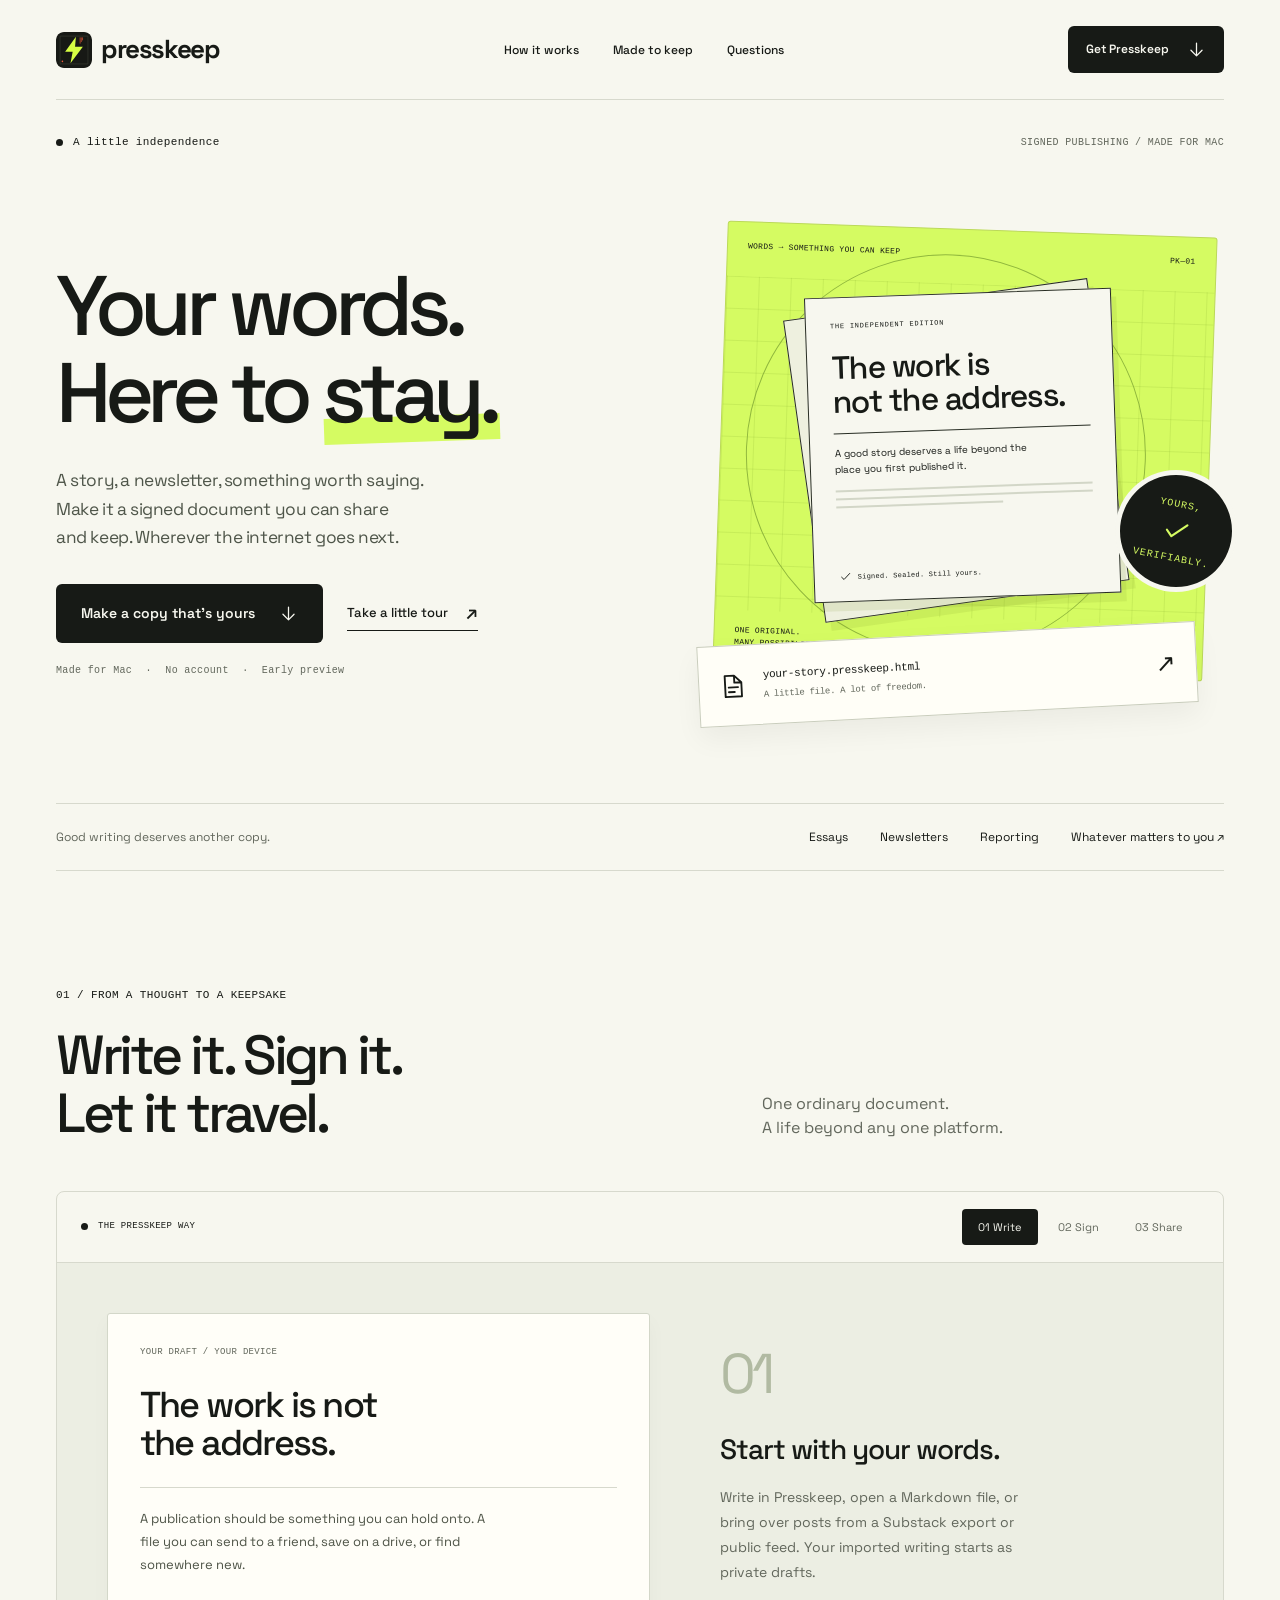
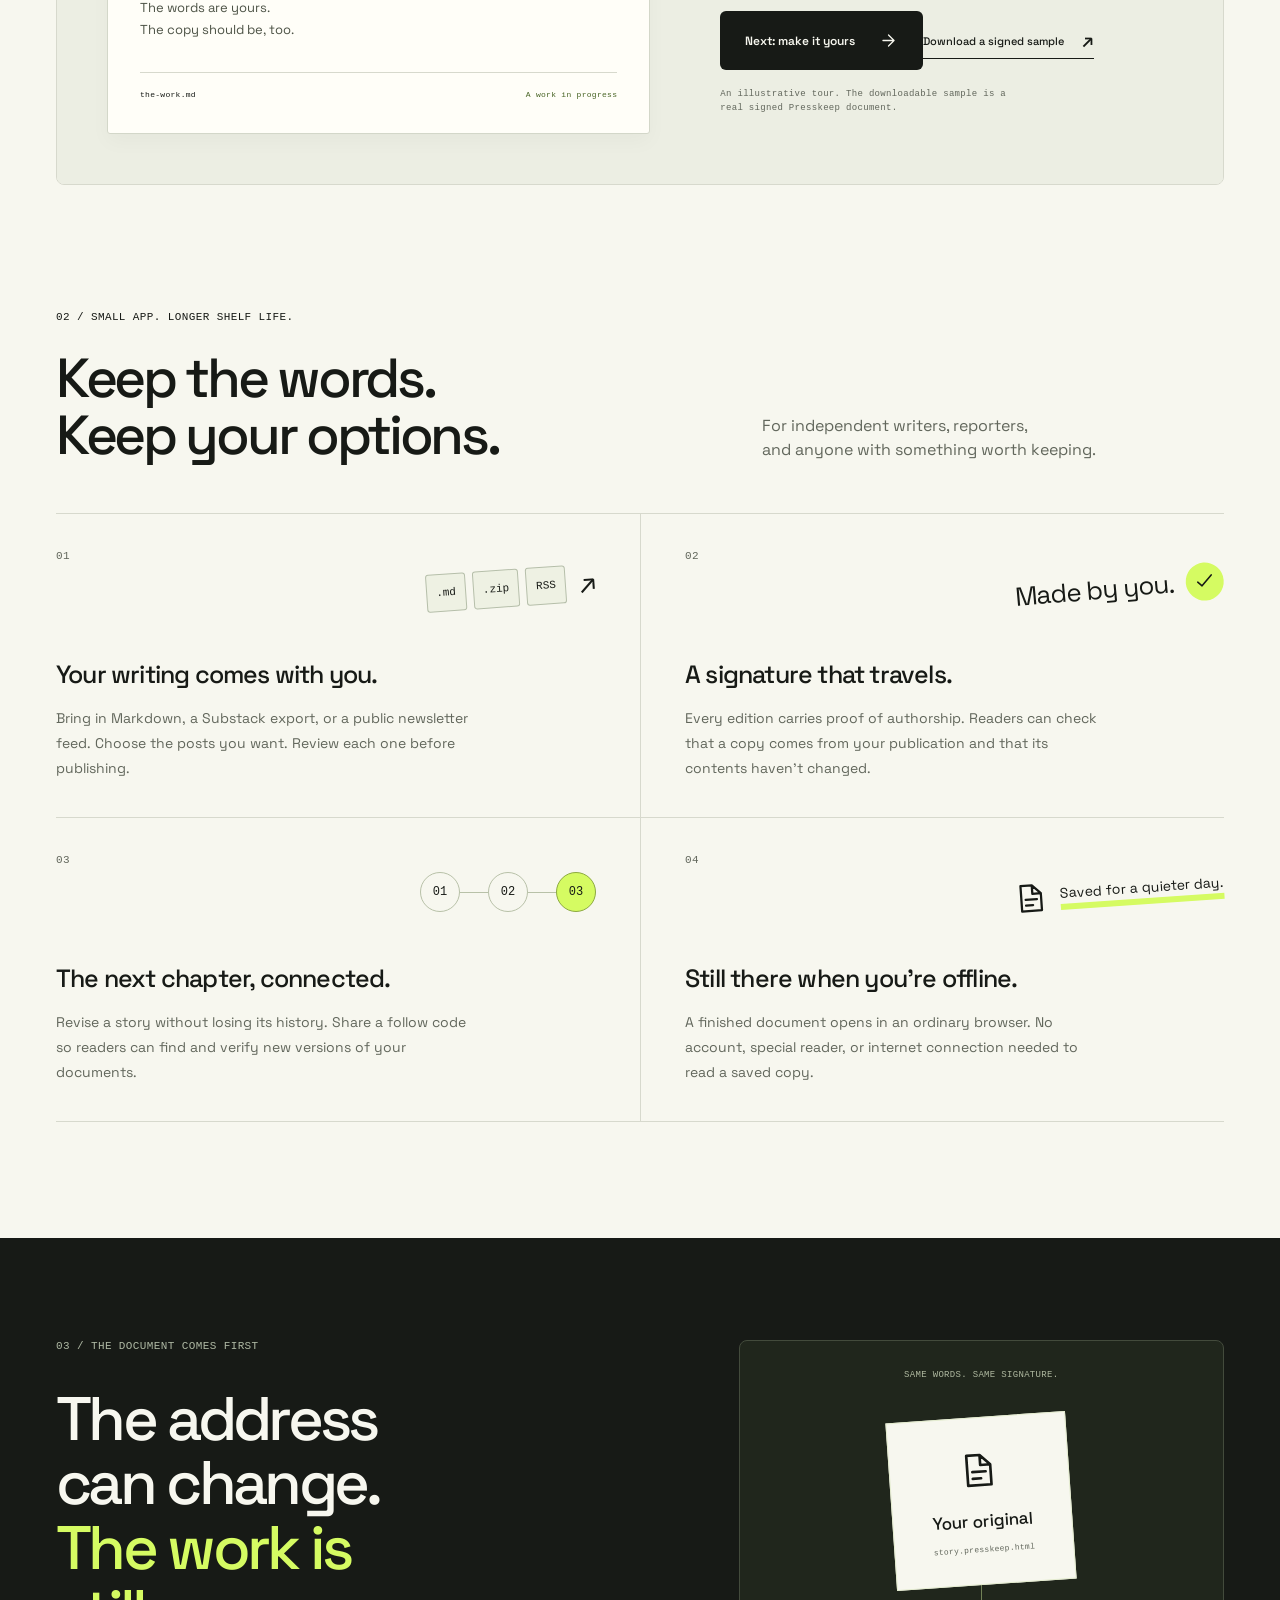
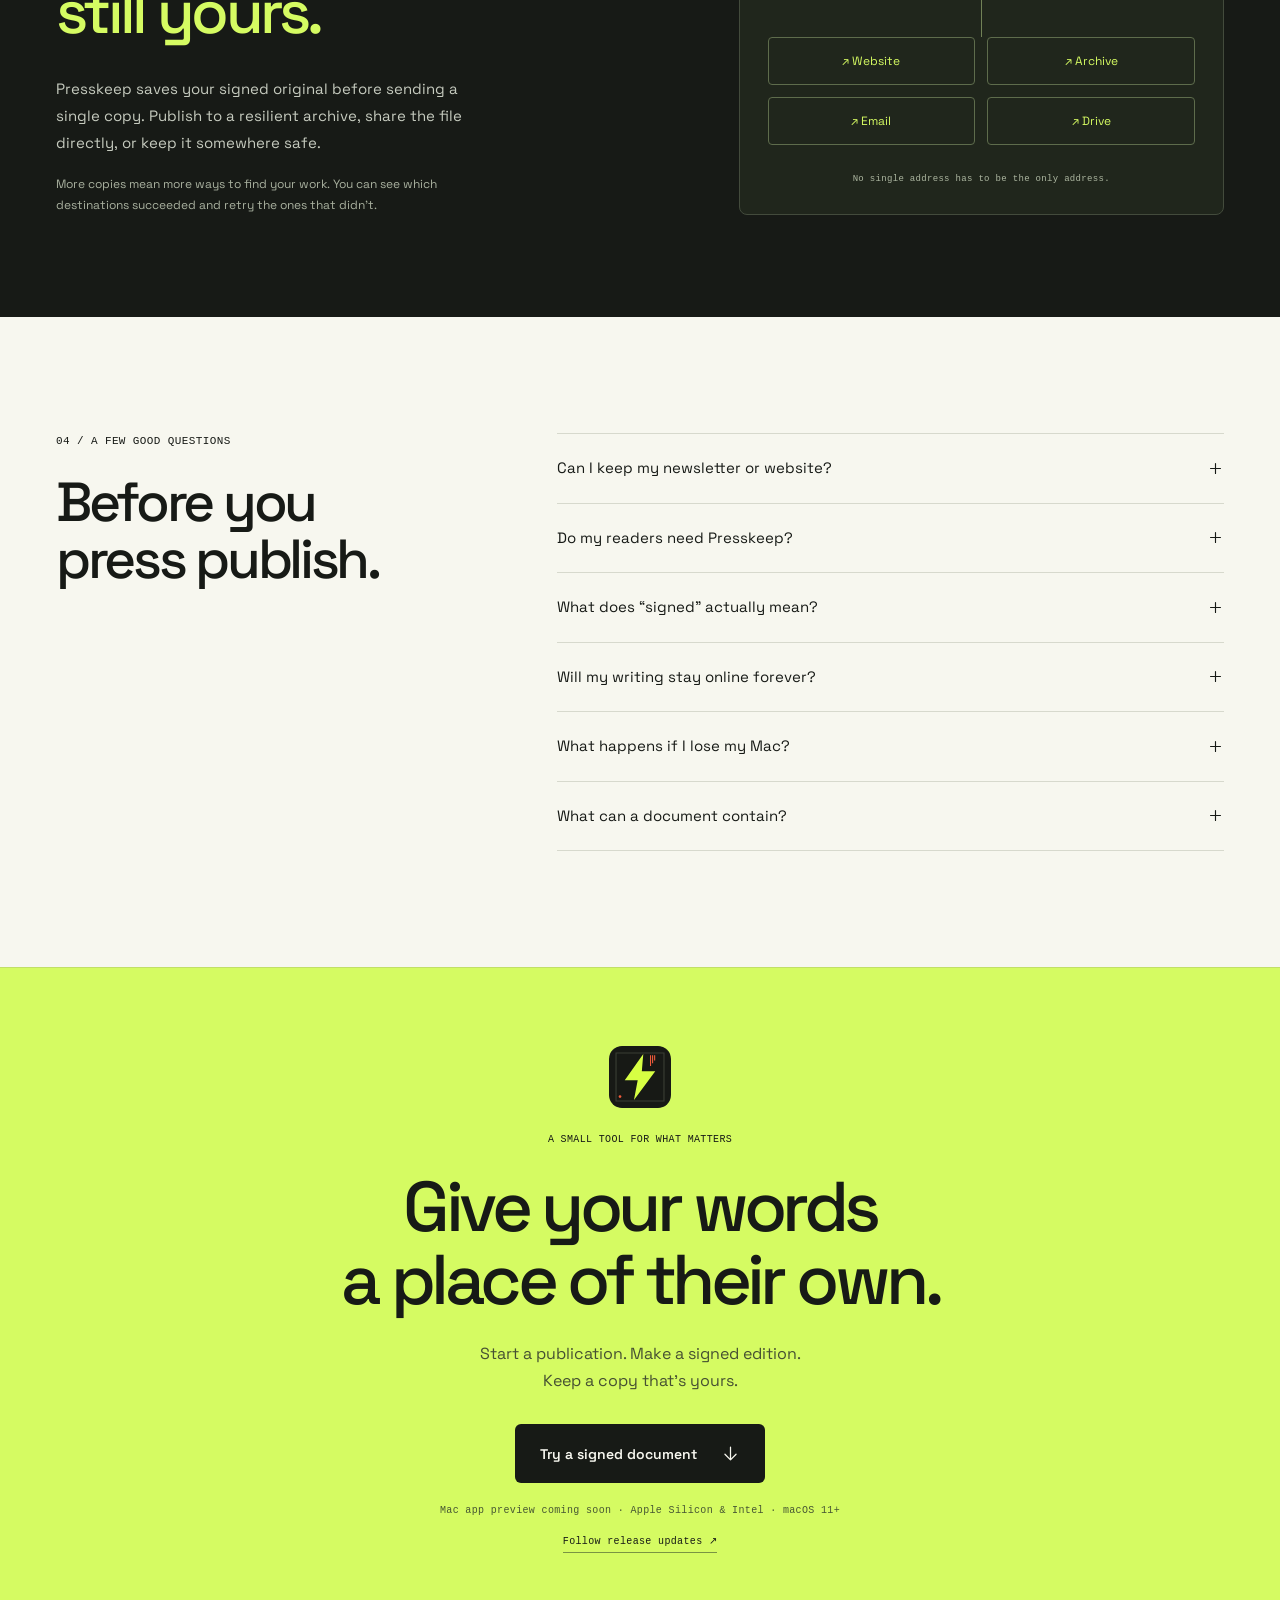
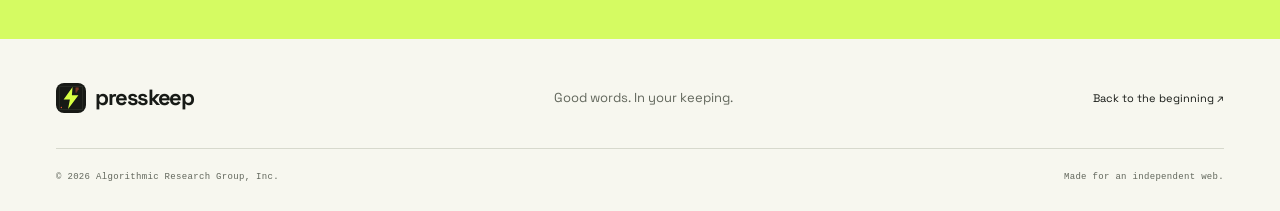
==== index.html @ 46f12a7b "Publish Presskeep website" ====
<!doctype html>
<html lang="en">
  <head>
    <meta charset="utf-8" />
    <meta name="viewport" content="width=device-width, initial-scale=1" />
    <meta name="color-scheme" content="light" />
    <meta name="theme-color" content="#f7f7ef" />
    <meta name="description" content="Your words. Here to stay. Presskeep turns your writing into signed, portable documents you can publish, share, and keep. A small publishing app for Mac." />
    <meta property="og:type" content="website" />
    <meta property="og:site_name" content="Presskeep" />
    <meta property="og:title" content="Presskeep — Your words. Here to stay." />
    <meta property="og:description" content="Write it. Sign it. Keep it yours. Independent publishing for Mac." />
    <meta property="og:url" content="https://algorithmicresearchgroup.github.io/presskeep-site/" />
    <meta property="og:image" content="https://algorithmicresearchgroup.github.io/presskeep-site/og.png" />
    <meta property="og:image:width" content="1200" />
    <meta property="og:image:height" content="630" />
    <meta name="twitter:card" content="summary_large_image" />
    <link rel="canonical" href="https://algorithmicresearchgroup.github.io/presskeep-site/" />
    <link rel="icon" type="image/svg+xml" href="./assets/presskeep-icon.svg" />
    <link rel="apple-touch-icon" href="./icon.png" />
    <link rel="preload" href="./assets/fonts/SpaceGrotesk.ttf" as="font" type="font/ttf" crossorigin />
    <link rel="stylesheet" href="./styles.css" />
    <script src="./script.js" defer></script>
    <title>Presskeep — Your words. Here to stay.</title>
  </head>
  <body>
    <a class="skip-link" href="#main">Skip to content</a>
    <svg class="icon-defs" xmlns="http://www.w3.org/2000/svg" aria-hidden="true"><defs>
      <symbol id="arrow" viewBox="0 0 24 24"><path d="M5 12h14m-7-7 7 7-7 7" /></symbol>
      <symbol id="down" viewBox="0 0 24 24"><path d="M12 4v16m-7-7 7 7 7-7" /></symbol>
      <symbol id="check" viewBox="0 0 24 24"><path d="m5 12 4 4L19 6" /></symbol>
      <symbol id="file" viewBox="0 0 24 24"><path d="M13 3H5v18h14V9Zm0 0v6h6M8 13h8M8 17h5" /></symbol>
      <symbol id="plus" viewBox="0 0 24 24"><path d="M12 5v14M5 12h14" /></symbol>
    </defs></svg>
    <header class="site-header shell" id="top">
      <a class="brand" href="#top" aria-label="Presskeep home"><img src="./assets/presskeep-icon.svg" width="36" height="36" alt="" /><span>presskeep</span></a>
      <nav aria-label="Main navigation"><a href="#how-it-works">How it works</a><a href="#features">Made to keep</a><a href="#questions">Questions</a></nav>
      <a class="button button-dark button-small" href="#downloads">Get Presskeep <svg aria-hidden="true"><use href="#down" /></svg></a>
    </header>
    <main id="main">
      <section class="hero shell" aria-labelledby="hero-title">
        <div class="hero-topline"><p class="eyebrow"><span class="status-dot"></span> A little independence</p><p class="edition">SIGNED PUBLISHING / MADE FOR MAC</p></div>
        <div class="hero-grid">
          <div class="hero-copy">
            <h1 id="hero-title">Your words.<br />Here to <span class="highlight">stay.</span></h1>
            <p class="hero-lede">A story, a newsletter, something worth saying.<br class="desktop-break" /> Make it a signed document you can share<br class="desktop-break" /> and keep. Wherever the internet goes next.</p>
            <div class="hero-actions"><a class="button button-dark" href="#downloads">Make a copy that’s yours <svg aria-hidden="true"><use href="#down" /></svg></a><a class="text-link" href="#how-it-works">Take a little tour <span aria-hidden="true">↗</span></a></div>
            <p class="microcopy">Made for Mac <span>·</span> No account <span>·</span> Early preview</p>
          </div>
          <div class="hero-art" role="img" aria-label="An article travels as a signed, portable document, with proof that it is yours.">
            <div class="print-poster" aria-hidden="true">
              <div class="poster-edge"><span>WORDS → SOMETHING YOU CAN KEEP</span><span>PK—01</span></div>
              <div class="poster-grid"></div><div class="orbit"></div><div class="paper paper-back"></div>
              <div class="paper paper-front"><span class="paper-category">THE INDEPENDENT EDITION</span><h2>The work is<br />not the address.</h2><div class="paper-rule"></div><p>A good story deserves a life beyond the place you first published it.</p><div class="paper-lines"><i></i><i></i><i></i></div><div class="paper-signature"><svg><use href="#check" /></svg><span>Signed. Sealed. Still yours.</span></div></div>
              <div class="poster-edge poster-bottom"><span>ONE ORIGINAL.<br />MANY POSSIBILITIES.</span><span class="poster-plus">+</span></div>
            </div>
            <div class="ownership-seal" aria-hidden="true"><span>YOURS,</span><svg><use href="#check" /></svg><span>VERIFIABLY.</span></div>
            <div class="file-slip" aria-hidden="true"><svg><use href="#file" /></svg><span>your-story.presskeep.html<small>A little file. A lot of freedom.</small></span><span class="slip-arrow">↗</span></div>
          </div>
        </div>
        <div class="hero-bottom"><p>Good writing deserves another copy.</p><div><span>Essays</span><span>Newsletters</span><span>Reporting</span><span>Whatever matters to you ↗</span></div></div>
      </section>
      <section class="section shell" id="how-it-works" aria-labelledby="tour-title">
        <div class="section-intro"><p class="eyebrow">01 / FROM A THOUGHT TO A KEEPSAKE</p><h2 id="tour-title">Write it. Sign it.<br />Let it travel.</h2><p>One ordinary document.<br />A life beyond any one platform.</p></div>
        <div class="tour-panel">
          <div class="tour-toolbar"><span class="eyebrow"><span class="status-dot"></span> THE PRESSKEEP WAY</span><div class="tour-tabs" role="tablist" aria-label="Publishing walkthrough"><button id="tab-write" role="tab" aria-selected="true" aria-controls="tour-stage" data-step="0">01 Write</button><button id="tab-sign" role="tab" aria-selected="false" aria-controls="tour-stage" data-step="1" tabindex="-1">02 Sign</button><button id="tab-share" role="tab" aria-selected="false" aria-controls="tour-stage" data-step="2" tabindex="-1">03 Share</button></div></div>
          <div class="tour-stage" id="tour-stage" role="tabpanel" aria-labelledby="tab-write" tabindex="0" data-stage="0">
            <div class="tour-document"><p class="document-caption" id="tour-caption">YOUR DRAFT / YOUR DEVICE</p><h3>The work is not<br />the address.</h3><p class="document-prose">A publication should be something you can hold onto. A file you can send to a friend, save on a drive, or find somewhere new.</p><p class="document-prose">The words are yours.<br />The copy should be, too.</p><div class="document-bottom"><span id="tour-file">the-work.md</span><span id="tour-badge">A work in progress</span></div></div>
            <div class="tour-explanation"><span class="tour-number" id="tour-number" aria-hidden="true">01</span><h3 id="tour-heading">Start with your words.</h3><p id="tour-copy">Write in Presskeep, open a Markdown file, or bring over posts from a Substack export or public feed. Your imported writing starts as private drafts.</p><button class="button button-dark" id="tour-next">Next: make it yours <svg aria-hidden="true"><use href="#arrow" /></svg></button><a class="text-link sample-link" href="./samples/the-work.presskeep.html" download>Download a signed sample <span aria-hidden="true">↗</span></a><p class="demo-note">An illustrative tour. The downloadable sample is a real signed Presskeep document.</p></div>
          </div>
        </div>
      </section>
      <section class="section shell features-section" id="features" aria-labelledby="features-title">
        <div class="section-intro"><p class="eyebrow">02 / SMALL APP. LONGER SHELF LIFE.</p><h2 id="features-title">Keep the words.<br />Keep your options.</h2><p>For independent writers, reporters,<br />and anyone with something worth keeping.</p></div>
        <div class="feature-grid">
          <article class="feature"><div class="feature-top"><span class="feature-number">01</span><div class="import-art" aria-hidden="true"><span>.md</span><span>.zip</span><span>RSS</span><b>↗</b></div></div><h3>Your writing comes with you.</h3><p>Bring in Markdown, a Substack export, or a public newsletter feed. Choose the posts you want. Review each one before publishing.</p></article>
          <article class="feature"><div class="feature-top"><span class="feature-number">02</span><div class="signature-art" aria-hidden="true"><span>Made by you.</span><svg><use href="#check" /></svg></div></div><h3>A signature that travels.</h3><p>Every edition carries proof of authorship. Readers can check that a copy comes from your publication and that its contents haven’t changed.</p></article>
          <article class="feature"><div class="feature-top"><span class="feature-number">03</span><div class="version-art" aria-hidden="true"><span>01</span><i></i><span>02</span><i></i><span>03</span></div></div><h3>The next chapter, connected.</h3><p>Revise a story without losing its history. Share a follow code so readers can find and verify new versions of your documents.</p></article>
          <article class="feature"><div class="feature-top"><span class="feature-number">04</span><div class="offline-art" aria-hidden="true"><svg><use href="#file" /></svg><span>Saved for a quieter day.</span></div></div><h3>Still there when you’re offline.</h3><p>A finished document opens in an ordinary browser. No account, special reader, or internet connection needed to read a saved copy.</p></article>
        </div>
      </section>
      <section class="independence" aria-labelledby="independence-title"><div class="shell independence-grid"><div><p class="eyebrow">03 / THE DOCUMENT COMES FIRST</p><h2 id="independence-title">The address<br />can change.<br /><span>The work is<br />still yours.</span></h2><p>Presskeep saves your signed original before sending a single copy. Publish to a resilient archive, share the file directly, or keep it somewhere safe.</p><p class="independence-note">More copies mean more ways to find your work. You can see which destinations succeeded and retry the ones that didn’t.</p></div><div class="copy-map" aria-label="One signed original can be copied to a website, an archive, an email, or a drive."><div class="map-caption">SAME WORDS. SAME SIGNATURE.</div><div class="map-original"><svg aria-hidden="true"><use href="#file" /></svg><strong>Your original</strong><small>story.presskeep.html</small></div><div class="map-path" aria-hidden="true"></div><div class="map-copies"><span>↗ Website</span><span>↗ Archive</span><span>↗ Email</span><span>↗ Drive</span></div><p>No single address has to be the only address.</p></div></div></section>
      <section class="section shell questions" id="questions" aria-labelledby="questions-title"><div class="section-intro"><p class="eyebrow">04 / A FEW GOOD QUESTIONS</p><h2 id="questions-title">Before you<br />press publish.</h2></div><div class="question-list">
        <details><summary>Can I keep my newsletter or website?<svg aria-hidden="true"><use href="#plus" /></svg></summary><p>Yes. Keep publishing wherever your readers are. Presskeep gives your work an independent, signed edition that you can keep and distribute alongside it.</p></details>
        <details><summary>Do my readers need Presskeep?<svg aria-hidden="true"><use href="#plus" /></svg></summary><p>They can read a saved .presskeep.html document in an ordinary browser. Presskeep adds signature verification, follow codes, update discovery, and an offline reading library.</p></details>
        <details><summary>What does “signed” actually mean?<svg aria-hidden="true"><use href="#plus" /></svg></summary><p>A signature lets readers check that an edition came from the same publication and hasn’t been changed. It doesn’t encrypt the writing or prove that its claims are true. Readers should get your first follow code through a channel they already trust.</p></details>
        <details><summary>Will my writing stay online forever?<svg aria-hidden="true"><use href="#plus" /></svg></summary><p>No tool can promise that. Presskeep helps you make independent copies and keep a complete original. Availability still depends on someone keeping and sharing those copies. Your saved files remain readable offline.</p></details>
        <details><summary>What happens if I lose my Mac?<svg aria-hidden="true"><use href="#plus" /></svg></summary><p>Presskeep can export an encrypted recovery file for your publication. Keep it somewhere separate from your Mac, and keep its passphrase safe. You’ll need it to restore your ability to publish as the same publication.</p></details>
        <details><summary>What can a document contain?<svg aria-hidden="true"><use href="#plus" /></svg></summary><p>Headings, paragraphs, lists, quotes, emphasis, links, code blocks, and embedded PNG or JPEG images. Finished documents contain no scripts, trackers, or automatically loaded remote resources. Presskeep deliberately keeps them simple and portable.</p></details>
      </div></section>
      <section class="download-section" id="downloads" aria-labelledby="download-title"><div class="shell download-inner"><img src="./assets/presskeep-icon.svg" width="62" height="62" alt="" /><p class="eyebrow">A SMALL TOOL FOR WHAT MATTERS</p><h2 id="download-title">Give your words<br />a place of their own.</h2><p>Start a publication. Make a signed edition.<br />Keep a copy that’s yours.</p><div class="download-actions" id="download-actions"><a class="button button-dark" href="./samples/the-work.presskeep.html" download id="download-mac">Try a signed document <svg aria-hidden="true"><use href="#down" /></svg></a></div><p class="download-note" id="download-note">Mac app preview coming soon · Apple Silicon &amp; Intel · macOS 11+</p><a class="release-link" href="https://github.com/AlgorithmicResearchGroup/presskeep-site/releases" id="release-link">Follow release updates <span aria-hidden="true">↗</span></a></div></section>
    </main>
    <footer class="shell"><div class="footer-main"><a class="brand" href="#top"><img src="./assets/presskeep-icon.svg" width="30" height="30" alt="" /><span>presskeep</span></a><p>Good words. In your keeping.</p><a href="#how-it-works">Back to the beginning ↗</a></div><div class="footer-bottom"><span>© <span id="year">2026</span> Algorithmic Research Group, Inc.</span><span>Made for an independent web.</span></div></footer>
  </body>
</html>
---- styles.css ----
@font-face {
  font-family: "Space Grotesk";
  src: url("./assets/fonts/SpaceGrotesk.ttf") format("truetype");
  font-weight: 300 700;
  font-style: normal;
  font-display: swap;
}
:root {
  --paper: #f7f7ef;
  --ink: #171a16;
  --muted: #62675c;
  --lime: #d5fb62;
  --line: #d7d9cd;
  --mono: "SFMono-Regular", Consolas, monospace;
  color-scheme: light;
  font-family: "Space Grotesk", "Helvetica Neue", Arial, sans-serif;
  font-synthesis: none;
  text-rendering: optimizeLegibility;
}
* { box-sizing: border-box; }
html { scroll-behavior: smooth; scroll-padding-top: 28px; }
body { margin: 0; background: var(--paper); color: var(--ink); font-size: 16px; line-height: 1.5; min-width: 320px; -webkit-font-smoothing: antialiased; }
h1, h2, h3, p { margin: 0; }
a { color: inherit; text-decoration: none; }
button { font: inherit; cursor: pointer; }
button, a, summary { -webkit-tap-highlight-color: transparent; }
img { display: block; max-width: 100%; }
svg { width: 22px; height: 22px; fill: none; stroke: currentColor; stroke-width: 1.6; stroke-linecap: round; stroke-linejoin: round; flex-shrink: 0; }
a:focus-visible, button:focus-visible, summary:focus-visible, [tabindex="0"]:focus-visible { outline: 3px solid #477024; outline-offset: 5px; }
.shell { width: min(1280px, calc(100% - 112px)); margin-inline: auto; }
.icon-defs { position: absolute; width: 0; height: 0; overflow: hidden; }
.skip-link { position: fixed; z-index: 100; top: 12px; left: 12px; transform: translateY(-180%); padding: 12px 18px; background: var(--lime); border: 1px solid var(--ink); }
.skip-link:focus { transform: none; }
.eyebrow, .edition, .microcopy, .poster-edge, .file-slip, .paper-category, .paper-signature, .document-caption, .document-bottom, .demo-note, .feature-number, .map-caption, .map-original small, .copy-map > p, .download-note, .release-link, .footer-bottom { font: 500 11px/1.5 var(--mono); letter-spacing: .035em; }
.eyebrow { display: flex; align-items: center; gap: 10px; }
.status-dot { width: 7px; height: 7px; background: currentColor; border-radius: 50%; flex-shrink: 0; }
.button { display: inline-flex; align-items: center; justify-content: center; gap: 24px; padding: 19px 24px; border: 1px solid transparent; border-radius: 6px; font-size: 14px; font-weight: 600; line-height: 1.2; min-height: 58px; transition: background .18s, transform .18s; }
.button:hover { transform: translateY(-2px); }
.button-dark { background: var(--ink); color: var(--paper); }
.button-dark:hover { background: #343c2d; }
.button-small { font-size: 12px; padding: 13px 17px; min-height: 44px; gap: 18px; }
.button-outline { border-color: var(--ink); }
.button-outline:hover { background: #e5f7b4; }
.button svg { width: 19px; height: 19px; }
.text-link { display: inline-flex; align-items: center; gap: 18px; font-size: 13px; font-weight: 500; border-bottom: 1px solid currentColor; padding: 3px 0; }
.text-link span { font-size: 19px; }
.site-header { height: 100px; display: flex; align-items: center; justify-content: space-between; border-bottom: 1px solid var(--line); }
.brand { display: inline-flex; align-items: center; gap: 9px; font-size: 26px; font-weight: 700; letter-spacing: -1.4px; }
.brand img { border-radius: 8px; }
.site-header nav { display: flex; gap: 34px; font-size: 12px; font-weight: 500; }
.site-header nav a:hover { text-decoration: underline; text-underline-offset: 5px; }
.hero { padding-top: 34px; }
.hero-topline { display: flex; align-items: center; justify-content: space-between; }
.edition { color: var(--muted); font-size: 10px; }
.hero-grid { display: grid; grid-template-columns: 1.18fr 1fr; align-items: center; gap: 48px; min-height: 652px; padding-block: 60px 72px; }
.hero h1 { font-size: clamp(66px, 6.6vw, 96px); letter-spacing: -.075em; font-weight: 500; line-height: 1.025; }
.highlight { position: relative; z-index: 0; white-space: nowrap; }
.highlight::after { content: ""; position: absolute; z-index: -1; left: 2px; right: -5px; bottom: 5px; height: 24%; background: var(--lime); transform: rotate(-2deg); }
.hero-lede { margin-top: 30px; font-size: clamp(16px, 1.35vw, 19px); line-height: 1.65; color: #4e5549; letter-spacing: -.4px; }
.hero-actions { display: flex; align-items: center; flex-wrap: wrap; gap: 24px; margin-top: 32px; }
.microcopy { margin-top: 20px; color: var(--muted); font-size: 10px; }
.microcopy span { margin-inline: 7px; }
.hero-art { position: relative; height: 500px; padding: 8px 14px 36px 10px; }
.print-poster { position: relative; height: 444px; background: var(--lime); border: 1px solid #bbd959; border-radius: 3px; overflow: hidden; transform: rotate(2deg); }
.poster-edge { position: absolute; z-index: 3; top: 18px; left: 20px; right: 20px; display: flex; justify-content: space-between; font-size: 8px; }
.poster-bottom { top: auto; bottom: 16px; align-items: end; }
.poster-plus { font-size: 30px; line-height: 1; }
.poster-grid { position: absolute; inset: 54px 0; background-image: linear-gradient(#9bc33b40 1px, transparent 1px), linear-gradient(90deg, #9bc33b40 1px, transparent 1px); background-size: 32px 32px; }
.orbit { position: absolute; width: 400px; height: 400px; border: 1px solid #91b83d; border-radius: 50%; top: 25px; left: 25px; }
.paper { position: absolute; width: 63%; height: 305px; top: 63px; left: 18%; border: 1px solid #282d23; background: var(--paper); box-shadow: 5px 9px 0 #75912220; }
.paper-back { transform: rotate(-10deg) translate(-7px, 4px); background: #eef0df; }
.paper-front { transform: rotate(-4deg); padding: 23px 24px 17px; display: flex; flex-direction: column; }
.paper-category { font-size: 7px; letter-spacing: .11em; }
.paper h2 { font-size: clamp(23px, 2.5vw, 34px); font-weight: 500; line-height: 1.07; letter-spacing: -1.5px; margin-block: 19px 14px; }
.paper-rule { height: 1px; background: #292e25; margin-bottom: 12px; }
.paper p { font-size: 10px; max-width: 210px; line-height: 1.6; }
.paper-lines { display: grid; gap: 6px; margin-top: 12px; }
.paper-lines i { height: 2px; width: 100%; background: #d2d6c7; }
.paper-lines i:last-child { width: 65%; }
.paper-signature { display: flex; gap: 5px; align-items: center; margin-top: auto; font-size: 7px; }
.paper-signature svg { width: 14px; height: 14px; }
.ownership-seal { position: absolute; right: -8px; top: 254px; width: 112px; height: 112px; background: var(--ink); color: var(--lime); border-radius: 50%; display: flex; flex-direction: column; align-items: center; justify-content: center; transform: rotate(11deg); box-shadow: 0 0 0 5px var(--paper); font: 500 10px/1.5 var(--mono); letter-spacing: 1px; }
.ownership-seal svg { width: 33px; height: 33px; margin: 3px; }
.file-slip { position: absolute; bottom: 6px; left: -12px; right: 27px; display: flex; align-items: center; gap: 16px; background: #fffef7; border: 1px solid #c9cdbd; padding: 22px 20px; transform: rotate(-3deg); box-shadow: 0 12px 28px #171a160d; letter-spacing: -.3px; }
.file-slip > svg { width: 28px; height: 32px; }
.file-slip small { display: block; color: var(--muted); margin-top: 5px; font-size: 9px; }
.slip-arrow { margin-left: auto; font: 24px/1 sans-serif; }
.hero-bottom { display: flex; justify-content: space-between; gap: 30px; border-top: 1px solid var(--line); border-bottom: 1px solid var(--line); padding: 24px 0; font-size: 12px; }
.hero-bottom > p { color: var(--muted); }
.hero-bottom > div { display: flex; gap: 32px; }
.section { padding-block: 116px; }
.section-intro { display: grid; grid-template-columns: 1.4fr 1fr; align-items: end; column-gap: 60px; margin-bottom: 48px; }
.section-intro .eyebrow { grid-column: 1 / -1; margin-bottom: 24px; }
.section-intro h2 { font-size: clamp(40px, 4.3vw, 62px); line-height: 1.05; font-weight: 500; letter-spacing: -.06em; }
.section-intro > p:last-child:not(.eyebrow) { color: var(--muted); font-size: 16px; padding-bottom: 3px; }
.tour-panel { border: 1px solid var(--line); border-radius: 8px; overflow: hidden; }
.tour-toolbar { display: flex; justify-content: space-between; align-items: center; gap: 20px; padding: 17px 24px; border-bottom: 1px solid var(--line); }
.tour-toolbar > .eyebrow { font-size: 9px; }
.tour-tabs { display: flex; gap: 4px; }
.tour-tabs button { padding: 10px 16px; border: 0; background: transparent; border-radius: 4px; font-size: 11px; color: var(--muted); }
.tour-tabs button[aria-selected="true"] { background: var(--ink); color: var(--paper); }
.tour-stage { display: grid; grid-template-columns: 1.2fr 1fr; padding: 50px; gap: 70px; background: #eceee3; }
.tour-document { background: #fffef8; border: 1px solid #d3d7c9; padding: 32px; border-radius: 3px; box-shadow: 0 8px 20px #272c1d08; }
.document-caption { color: var(--muted); font-size: 9px; margin-bottom: 26px; }
.tour-document h3 { font-size: 36px; letter-spacing: -1.8px; font-weight: 500; line-height: 1.08; padding-bottom: 24px; border-bottom: 1px solid var(--line); }
.document-prose { font-size: 13px; margin-top: 20px; line-height: 1.75; max-width: 350px; color: #4d5346; }
.document-bottom { display: flex; justify-content: space-between; flex-wrap: wrap; gap: 9px; font-size: 8px; margin-top: 30px; padding-top: 16px; border-top: 1px solid var(--line); }
#tour-badge { color: #486425; }
.tour-explanation { align-self: center; }
.tour-number { font-size: 56px; font-weight: 400; color: #b1baa2; letter-spacing: -4px; }
.tour-explanation h3 { margin-top: 12px; font-size: 28px; font-weight: 500; letter-spacing: -1px; }
.tour-explanation > p:not(.demo-note) { color: var(--muted); margin-top: 15px; font-size: 14px; line-height: 1.8; max-width: 330px; }
.tour-explanation .button { margin-top: 26px; min-height: 50px; font-size: 12px; }
.sample-link { margin-top: 20px; font-size: 11px; }
.demo-note { color: var(--muted); font-size: 9px; margin-top: 18px; max-width: 300px; }
[data-stage="1"] .tour-document { border-color: #9aa878; }
[data-stage="2"] .tour-document { box-shadow: 8px 8px 0 #d5ddc6, 16px 16px 0 #e0e5d7; }
.features-section { padding-top: 8px; }
.feature-grid { display: grid; grid-template-columns: repeat(2, 1fr); border-top: 1px solid var(--line); }
.feature { padding: 34px 44px 36px 0; border-bottom: 1px solid var(--line); }
.feature:nth-child(even) { border-left: 1px solid var(--line); padding-left: 44px; padding-right: 0; }
.feature-top { display: flex; align-items: center; justify-content: space-between; gap: 24px; min-height: 80px; margin-bottom: 28px; }
.feature-number { color: var(--muted); align-self: start; }
.feature h3 { font-size: 25px; font-weight: 500; letter-spacing: -.8px; margin-bottom: 12px; }
.feature > p { max-width: 420px; font-size: 14px; color: var(--muted); line-height: 1.8; }
.import-art { display: flex; gap: 7px; align-items: center; transform: rotate(-4deg); }
.import-art span { padding: 12px 9px; border: 1px solid #b6bfaa; background: #eef1e3; border-radius: 3px; font: 11px var(--mono); }
.import-art b { font-size: 28px; font-weight: 400; margin-left: 6px; }
.signature-art { display: flex; align-items: center; gap: 12px; font-size: 26px; letter-spacing: -1px; transform: rotate(-5deg); }
.signature-art svg { background: var(--lime); border-radius: 50%; padding: 7px; width: 38px; height: 38px; }
.version-art { display: flex; align-items: center; }
.version-art span { display: grid; place-items: center; width: 40px; height: 40px; border: 1px solid #b8c1a8; border-radius: 50%; font: 12px var(--mono); }
.version-art span:last-child { background: var(--lime); border-color: #8ca940; }
.version-art i { width: 28px; border-top: 1px solid #b8c1a8; }
.offline-art { display: flex; align-items: center; gap: 12px; transform: rotate(-4deg); }
.offline-art svg { width: 34px; height: 42px; }
.offline-art span { font-size: 14px; border-bottom: 6px solid var(--lime); }
.independence { color: var(--paper); background: var(--ink); padding-block: 100px; }
.independence-grid { display: grid; grid-template-columns: 1.2fr 1fr; gap: 100px; align-items: center; }
.independence .eyebrow { color: #aeb8a3; margin-bottom: 32px; }
.independence h2 { font-size: clamp(44px, 4.8vw, 66px); font-weight: 500; line-height: 1.05; letter-spacing: -.06em; }
.independence h2 span { color: var(--lime); }
.independence h2 + p { margin-top: 30px; max-width: 430px; color: #c6cbbf; font-size: 15px; line-height: 1.8; }
.independence-note { margin-top: 18px; max-width: 420px; color: #a9b19f; font-size: 12px; line-height: 1.8; }
.copy-map { text-align: center; padding: 28px; border: 1px solid #434b3c; border-radius: 8px; background: #20261c; }
.map-caption { color: #aeb89f; font-size: 9px; margin-bottom: 35px; }
.map-original { display: flex; flex-direction: column; align-items: center; width: 180px; margin-inline: auto; padding: 28px 15px; border: 1px solid #e4eccf; background: var(--paper); color: var(--ink); transform: rotate(-4deg); }
.map-original svg { width: 40px; height: 48px; margin-bottom: 15px; }
.map-original strong { font-size: 17px; font-weight: 500; }
.map-original small { margin-top: 9px; font-size: 8px; color: var(--muted); }
.map-path { height: 52px; width: 1px; margin-inline: auto; background: #718156; }
.map-copies { display: grid; grid-template-columns: 1fr 1fr; gap: 12px; }
.map-copies span { border: 1px solid #5e6c4c; padding: 14px 10px; border-radius: 4px; color: var(--lime); font-size: 12px; }
.copy-map > p { color: #acb6a0; font-size: 9px; margin-top: 28px; }
.questions { display: grid; grid-template-columns: .8fr 1.3fr; gap: 90px; }
.questions .section-intro { display: block; align-self: start; margin: 0; }
.question-list { border-top: 1px solid var(--line); }
.question-list details { border-bottom: 1px solid var(--line); }
.question-list summary { display: flex; align-items: center; justify-content: space-between; gap: 20px; padding: 23px 0; font-size: 15px; cursor: pointer; list-style: none; }
.question-list summary::-webkit-details-marker { display: none; }
.question-list summary svg { width: 17px; height: 17px; transition: transform .2s; }
.question-list details[open] summary svg { transform: rotate(45deg); }
.question-list details > p { font-size: 14px; color: var(--muted); margin: 0 30px 24px 0; line-height: 1.8; }
.download-section { background: var(--lime); border-top: 1px solid #c1df67; padding-block: 78px 86px; text-align: center; }
.download-inner > img { margin: 0 auto 24px; border-radius: 13px; }
.download-inner .eyebrow { justify-content: center; margin-bottom: 24px; font-size: 10px; }
.download-inner h2 { font-size: clamp(46px, 5.5vw, 76px); font-weight: 500; line-height: 1.03; letter-spacing: -.065em; }
.download-inner h2 + p { margin-top: 24px; color: #465032; font-size: 16px; line-height: 1.7; }
.download-actions { display: flex; justify-content: center; gap: 12px; flex-wrap: wrap; margin-top: 30px; }
.download-note { margin-top: 20px; font-size: 10px; color: #475733; }
.release-link { display: inline-block; font-size: 10px; border-bottom: 1px solid #799443; margin-top: 16px; padding-bottom: 3px; }
footer { padding-top: 42px; padding-bottom: 26px; }
.footer-main { display: flex; align-items: center; justify-content: space-between; gap: 20px; padding-bottom: 34px; }
.footer-main .brand { font-size: 22px; }
.footer-main > p { font-size: 13px; color: var(--muted); }
.footer-main > a:last-child { font-size: 11px; }
.footer-bottom { display: flex; justify-content: space-between; gap: 20px; padding-top: 22px; border-top: 1px solid var(--line); color: var(--muted); font-size: 9px; }
@media (min-width: 1500px) { .hero-grid { min-height: 720px; } }
@media (max-width: 1100px) {
  .shell { width: calc(100% - 64px); }
  .hero-grid { gap: 30px; min-height: 590px; }
  .hero h1 { font-size: 70px; }
  .hero-art { height: 450px; }
  .print-poster { height: 400px; }
  .paper { height: 280px; top: 56px; width: 69%; left: 14%; }
  .paper-front { padding: 19px; }
  .paper h2 { font-size: 27px; }
  .ownership-seal { width: 94px; height: 94px; right: -5px; top: 260px; font-size: 8px; }
  .file-slip { font-size: 9px; gap: 10px; padding: 18px 15px; }
  .hero-bottom > div { gap: 20px; }
  .hero-bottom { font-size: 11px; }
  .tour-stage { padding: 34px; gap: 36px; }
  .tour-document { padding: 25px; }
  .tour-document h3 { font-size: 31px; }
  .independence-grid { gap: 60px; }
  .questions { gap: 50px; }
}
@media (max-width: 800px) {
  .shell { width: calc(100% - 48px); }
  .site-header { height: 82px; }
  .site-header nav { display: none; }
  .hero-grid { grid-template-columns: 1fr; padding-top: 50px; gap: 45px; }
  .hero h1 { font-size: clamp(64px, 11vw, 88px); }
  .hero-art { max-width: 470px; width: 100%; margin-inline: auto; height: 490px; }
  .print-poster { height: 440px; }
  .paper { height: 310px; top: 63px; width: 63%; left: 18%; }
  .paper-front { padding: 25px; }
  .paper h2 { font-size: 33px; }
  .ownership-seal { width: 110px; height: 110px; top: 260px; }
  .hero-bottom { flex-direction: column; gap: 14px; }
  .hero-bottom > div { flex-wrap: wrap; gap: 12px 28px; }
  .section { padding-block: 76px; }
  .features-section { padding-top: 0; }
  .section-intro { gap: 24px; }
  .section-intro > p:last-child:not(.eyebrow) { font-size: 14px; }
  .tour-stage { gap: 30px; padding: 28px; grid-template-columns: 1fr 1fr; }
  .tour-document { padding: 22px; }
  .tour-document h3 { font-size: 27px; }
  .tour-explanation h3 { font-size: 25px; }
  .tour-explanation .button { padding-inline: 16px; gap: 10px; }
  .tour-toolbar { padding: 14px 20px; }
  .feature { padding-right: 25px; }
  .feature:nth-child(even) { padding-left: 25px; }
  .feature h3 { font-size: 23px; }
  .signature-art { font-size: 21px; }
  .offline-art span { font-size: 12px; }
  .independence { padding-block: 74px; }
  .independence-grid { gap: 40px; grid-template-columns: 1fr 1fr; }
  .copy-map { padding: 20px 15px; }
  .questions { grid-template-columns: 1fr; gap: 36px; }
  .questions h2 br { display: none; }
}
@media (max-width: 560px) {
  .shell { width: calc(100% - 40px); }
  .brand { font-size: 23px; }
  .brand img { width: 32px; height: 32px; }
  .site-header .button { padding: 12px; font-size: 11px; gap: 10px; }
  .hero-topline .edition { display: none; }
  .hero { padding-top: 24px; }
  .hero-grid { padding-top: 37px; padding-bottom: 40px; }
  .hero h1 { font-size: clamp(55px, 13vw, 73px); }
  .hero-lede { font-size: 16px; margin-top: 24px; }
  .desktop-break { display: none; }
  .hero-actions { gap: 22px; margin-top: 26px; }
  .hero-art { height: 437px; padding-left: 5px; padding-right: 8px; }
  .print-poster { height: 387px; }
  .poster-edge { font-size: 6px; left: 14px; right: 14px; }
  .paper { height: 276px; top: 48px; width: 68%; left: 15%; }
  .paper-front { padding: 19px; }
  .paper h2 { font-size: clamp(25px, 6.7vw, 32px); margin-block: 17px 13px; }
  .paper p { font-size: 9px; }
  .paper-signature { font-size: 6px; }
  .ownership-seal { width: 88px; height: 88px; top: 257px; right: -2px; font-size: 7px; }
  .ownership-seal svg { width: 26px; height: 26px; }
  .file-slip { left: 3px; right: 18px; bottom: 6px; font-size: 9px; padding: 16px 13px; }
  .file-slip small { font-size: 8px; }
  .file-slip > svg { width: 22px; }
  .hero-bottom > div { gap: 10px 22px; }
  .section { padding-block: 64px; }
  .section-intro { display: block; margin-bottom: 30px; }
  .section-intro .eyebrow { font-size: 9px; margin-bottom: 20px; }
  .section-intro h2 { font-size: 43px; }
  .section-intro > p:last-child:not(.eyebrow) { margin-top: 20px; }
  .tour-toolbar { flex-direction: column; gap: 14px; align-items: stretch; padding: 17px; }
  .tour-tabs { justify-content: space-between; }
  .tour-tabs button { flex: 1; padding-inline: 9px; }
  .tour-stage { grid-template-columns: 1fr; padding: 24px; gap: 25px; }
  .tour-document { padding: 24px; }
  .tour-document h3 { font-size: 31px; }
  .tour-number { font-size: 40px; }
  .tour-explanation h3 { margin-top: 3px; }
  .tour-explanation .button { display: flex; width: 100%; }
  .features-section { padding-top: 0; }
  .feature-grid { grid-template-columns: 1fr; }
  .feature, .feature:nth-child(even) { border-left: 0; padding: 27px 0 30px; }
  .feature-top { min-height: 63px; margin-bottom: 18px; }
  .signature-art { font-size: 24px; }
  .independence-grid { grid-template-columns: 1fr; gap: 40px; }
  .independence h2 { font-size: 51px; }
  .copy-map { padding: 28px; }
  .questions { padding-block: 64px; gap: 30px; }
  .questions .section-intro { margin-bottom: 0; }
  .questions h2 br { display: initial; }
  .question-list summary { font-size: 14px; }
  .question-list details > p { font-size: 13px; margin-right: 12px; }
  .download-section { padding-block: 64px; }
  .download-inner h2 { font-size: 48px; }
  .download-note { max-width: 290px; margin-inline: auto; }
  .download-actions { flex-direction: column; }
  .footer-main { flex-wrap: wrap; gap: 23px; }
  .footer-main > p { width: 100%; order: 3; }
  .footer-main > a:last-child { font-size: 10px; }
  .footer-bottom { flex-direction: column; gap: 8px; }
}
@media (prefers-reduced-motion: reduce) {
  html { scroll-behavior: auto; }
  *, *::before, *::after { transition: none !important; }
}
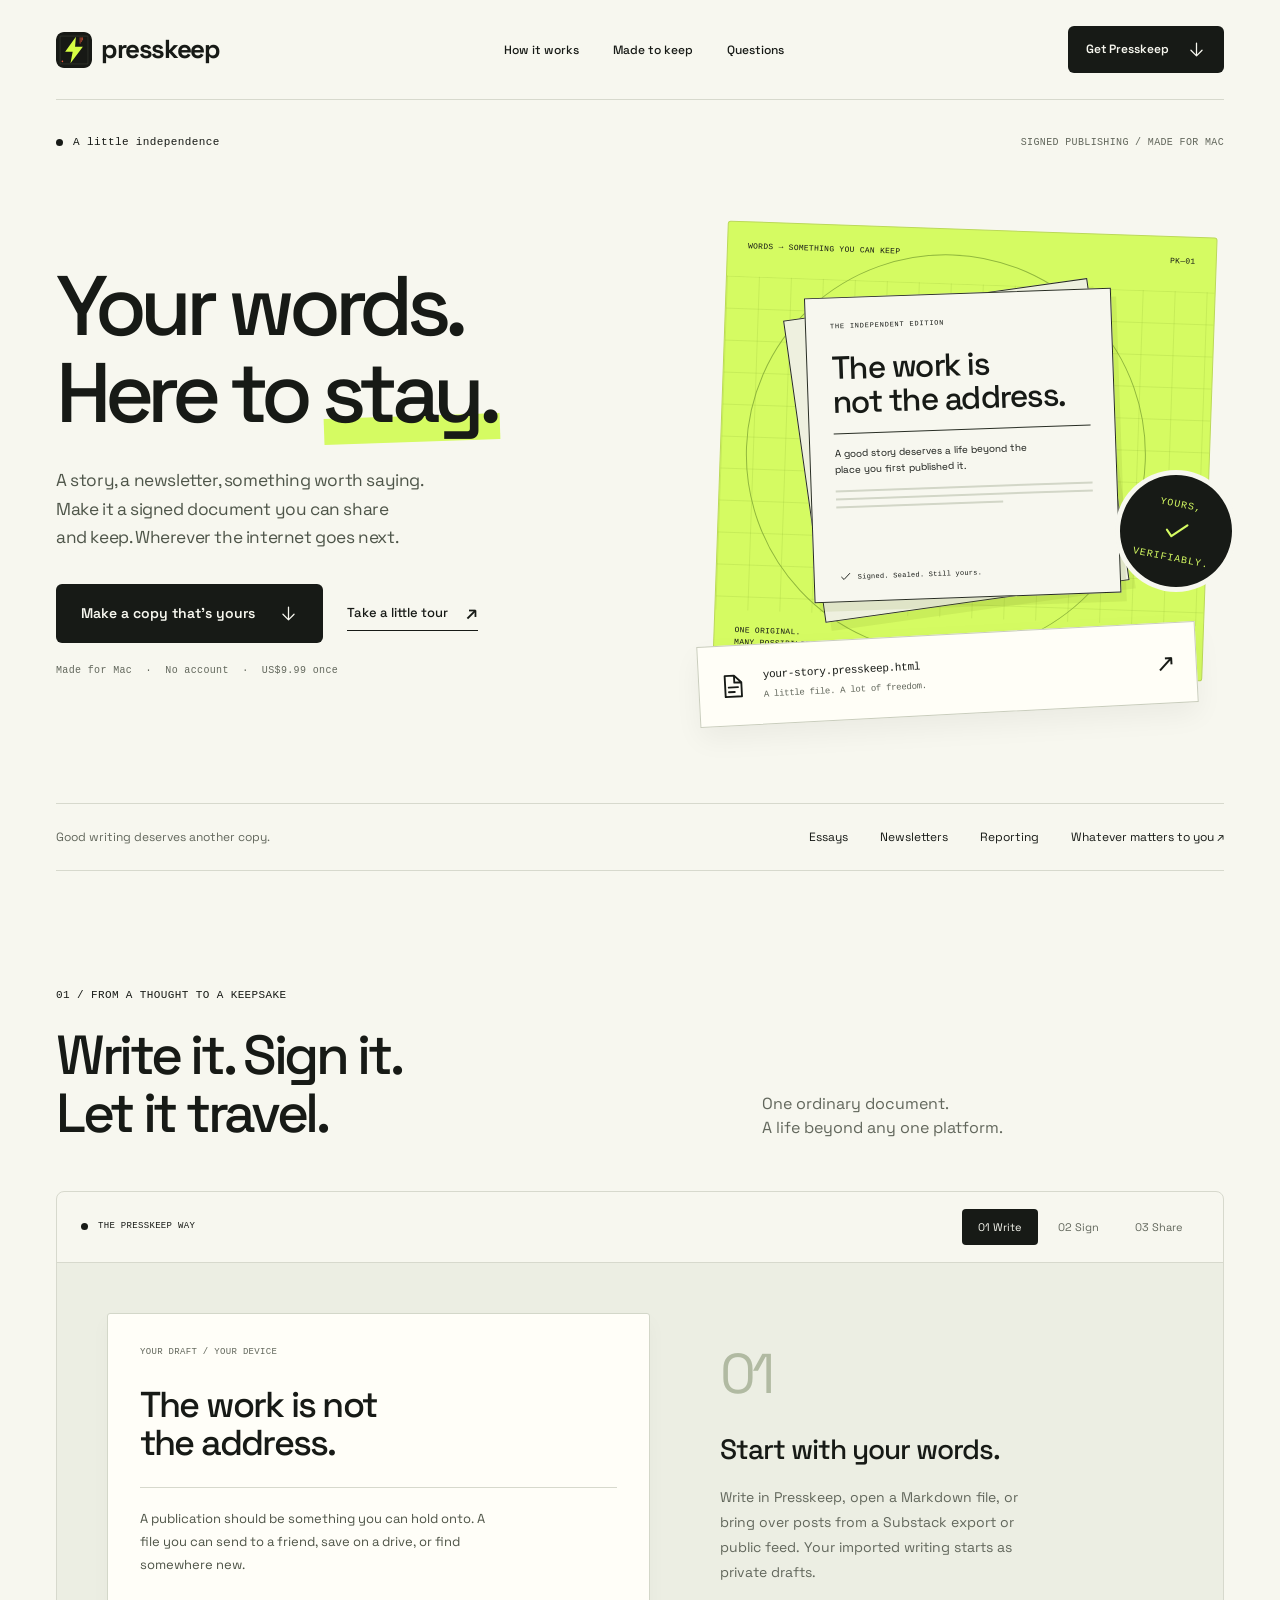
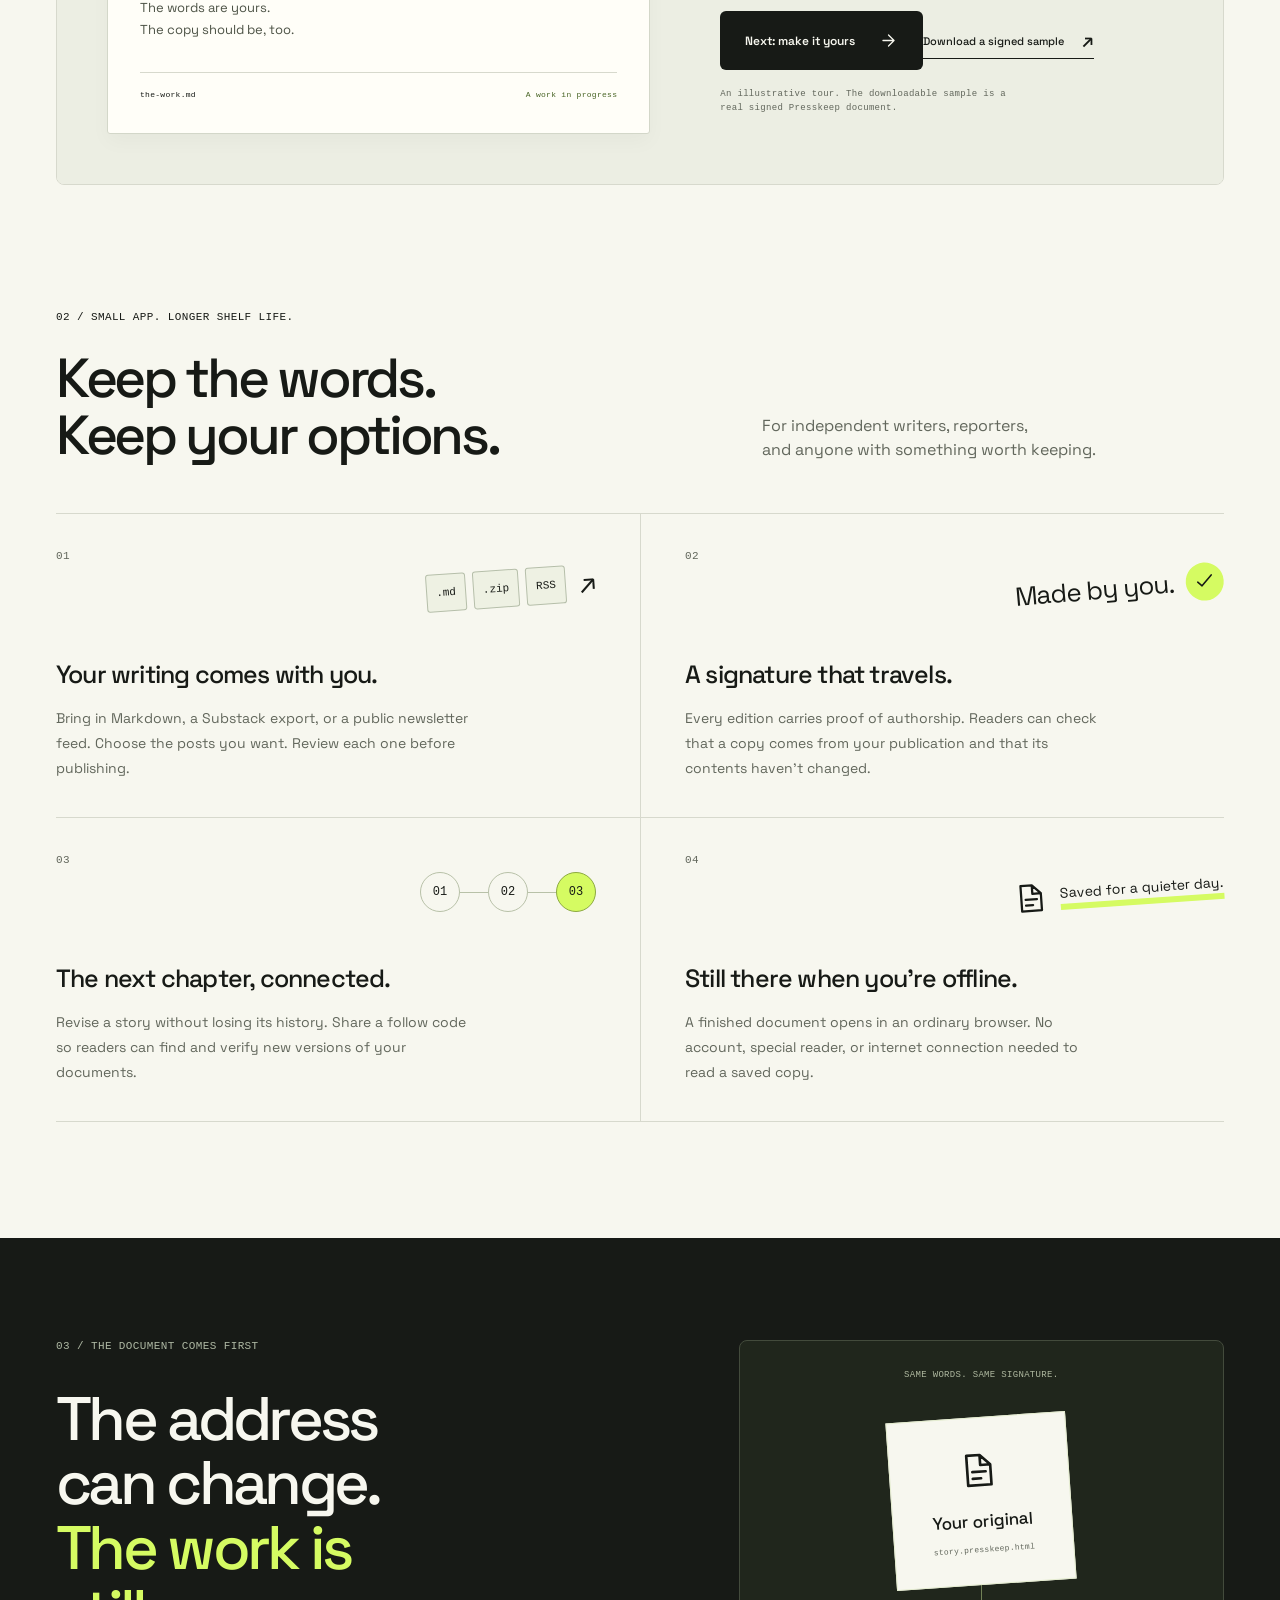
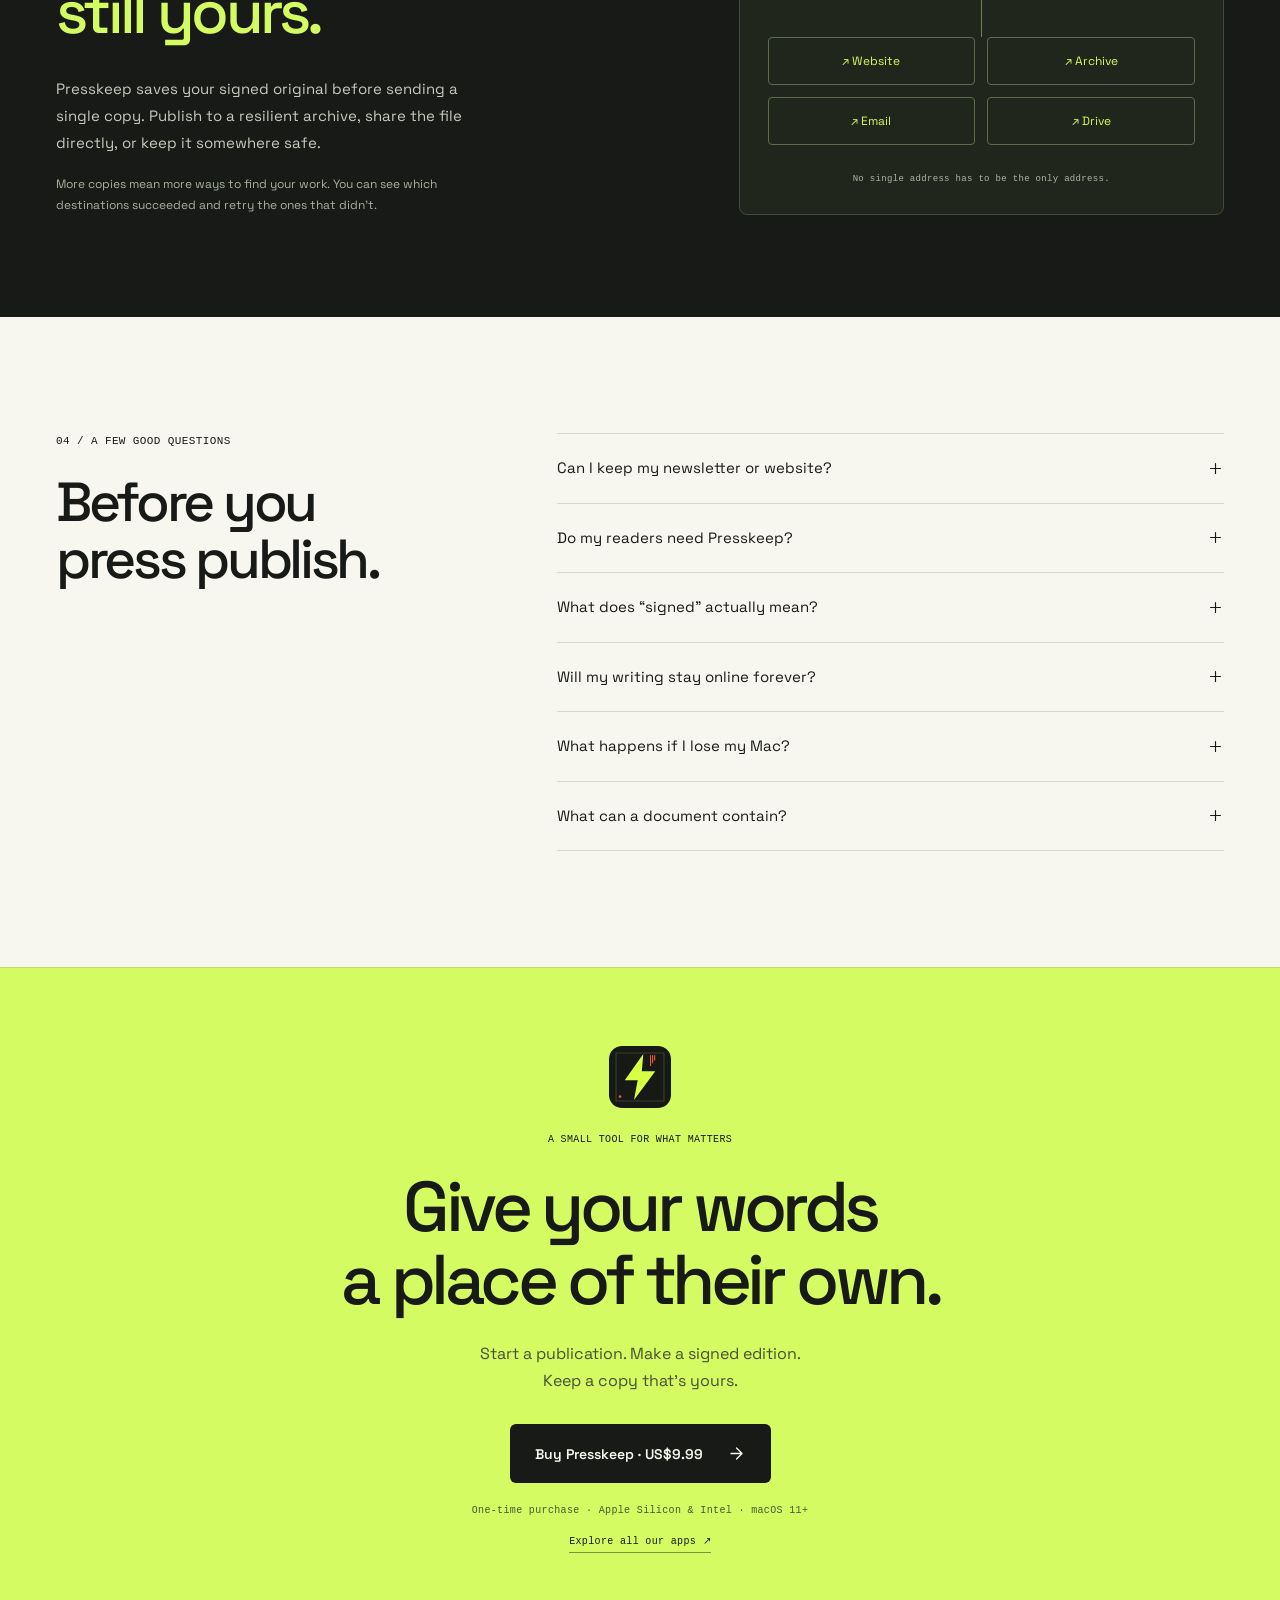
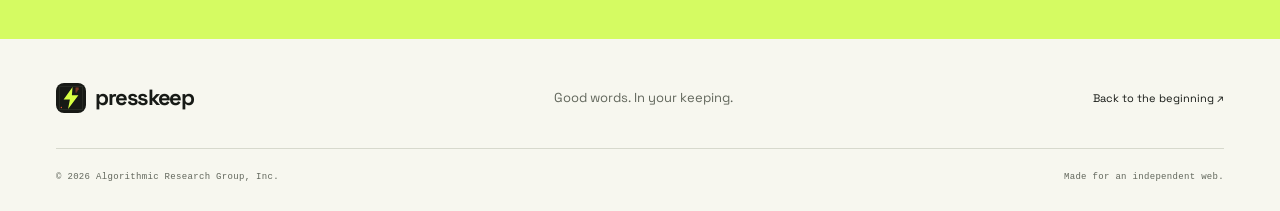
==== commit 77bdb437: "Publish Presskeep website" ====
--- a/index.html
+++ b/index.html
@@ -45,7 +45,7 @@
             <h1 id="hero-title">Your words.<br />Here to <span class="highlight">stay.</span></h1>
             <p class="hero-lede">A story, a newsletter, something worth saying.<br class="desktop-break" /> Make it a signed document you can share<br class="desktop-break" /> and keep. Wherever the internet goes next.</p>
             <div class="hero-actions"><a class="button button-dark" href="#downloads">Make a copy that’s yours <svg aria-hidden="true"><use href="#down" /></svg></a><a class="text-link" href="#how-it-works">Take a little tour <span aria-hidden="true">↗</span></a></div>
-            <p class="microcopy">Made for Mac <span>·</span> No account <span>·</span> Early preview</p>
+            <p class="microcopy">Made for Mac <span>·</span> No account <span>·</span> US$9.99 once</p>
           </div>
           <div class="hero-art" role="img" aria-label="An article travels as a signed, portable document, with proof that it is yours.">
             <div class="print-poster" aria-hidden="true">
@@ -88,7 +88,7 @@
         <details><summary>What happens if I lose my Mac?<svg aria-hidden="true"><use href="#plus" /></svg></summary><p>Presskeep can export an encrypted recovery file for your publication. Keep it somewhere separate from your Mac, and keep its passphrase safe. You’ll need it to restore your ability to publish as the same publication.</p></details>
         <details><summary>What can a document contain?<svg aria-hidden="true"><use href="#plus" /></svg></summary><p>Headings, paragraphs, lists, quotes, emphasis, links, code blocks, and embedded PNG or JPEG images. Finished documents contain no scripts, trackers, or automatically loaded remote resources. Presskeep deliberately keeps them simple and portable.</p></details>
       </div></section>
-      <section class="download-section" id="downloads" aria-labelledby="download-title"><div class="shell download-inner"><img src="./assets/presskeep-icon.svg" width="62" height="62" alt="" /><p class="eyebrow">A SMALL TOOL FOR WHAT MATTERS</p><h2 id="download-title">Give your words<br />a place of their own.</h2><p>Start a publication. Make a signed edition.<br />Keep a copy that’s yours.</p><div class="download-actions" id="download-actions"><a class="button button-dark" href="./samples/the-work.presskeep.html" download id="download-mac">Try a signed document <svg aria-hidden="true"><use href="#down" /></svg></a></div><p class="download-note" id="download-note">Mac app preview coming soon · Apple Silicon &amp; Intel · macOS 11+</p><a class="release-link" href="https://github.com/AlgorithmicResearchGroup/presskeep-site/releases" id="release-link">Follow release updates <span aria-hidden="true">↗</span></a></div></section>
+      <section class="download-section" id="downloads" aria-labelledby="download-title"><div class="shell download-inner"><img src="./assets/presskeep-icon.svg" width="62" height="62" alt="" /><p class="eyebrow">A SMALL TOOL FOR WHAT MATTERS</p><h2 id="download-title">Give your words<br />a place of their own.</h2><p>Start a publication. Make a signed edition.<br />Keep a copy that’s yours.</p><div class="download-actions" id="download-actions"><a class="button button-dark" href="https://store.arg.studio/#presskeep" id="download-mac">Buy Presskeep · US$9.99 <svg aria-hidden="true"><use href="#arrow" /></svg></a></div><p class="download-note" id="download-note">One-time purchase · Apple Silicon &amp; Intel · macOS 11+</p><a class="release-link" href="https://store.arg.studio/">Explore all our apps <span aria-hidden="true">↗</span></a></div></section>
     </main>
     <footer class="shell"><div class="footer-main"><a class="brand" href="#top"><img src="./assets/presskeep-icon.svg" width="30" height="30" alt="" /><span>presskeep</span></a><p>Good words. In your keeping.</p><a href="#how-it-works">Back to the beginning ↗</a></div><div class="footer-bottom"><span>© <span id="year">2026</span> Algorithmic Research Group, Inc.</span><span>Made for an independent web.</span></div></footer>
   </body>
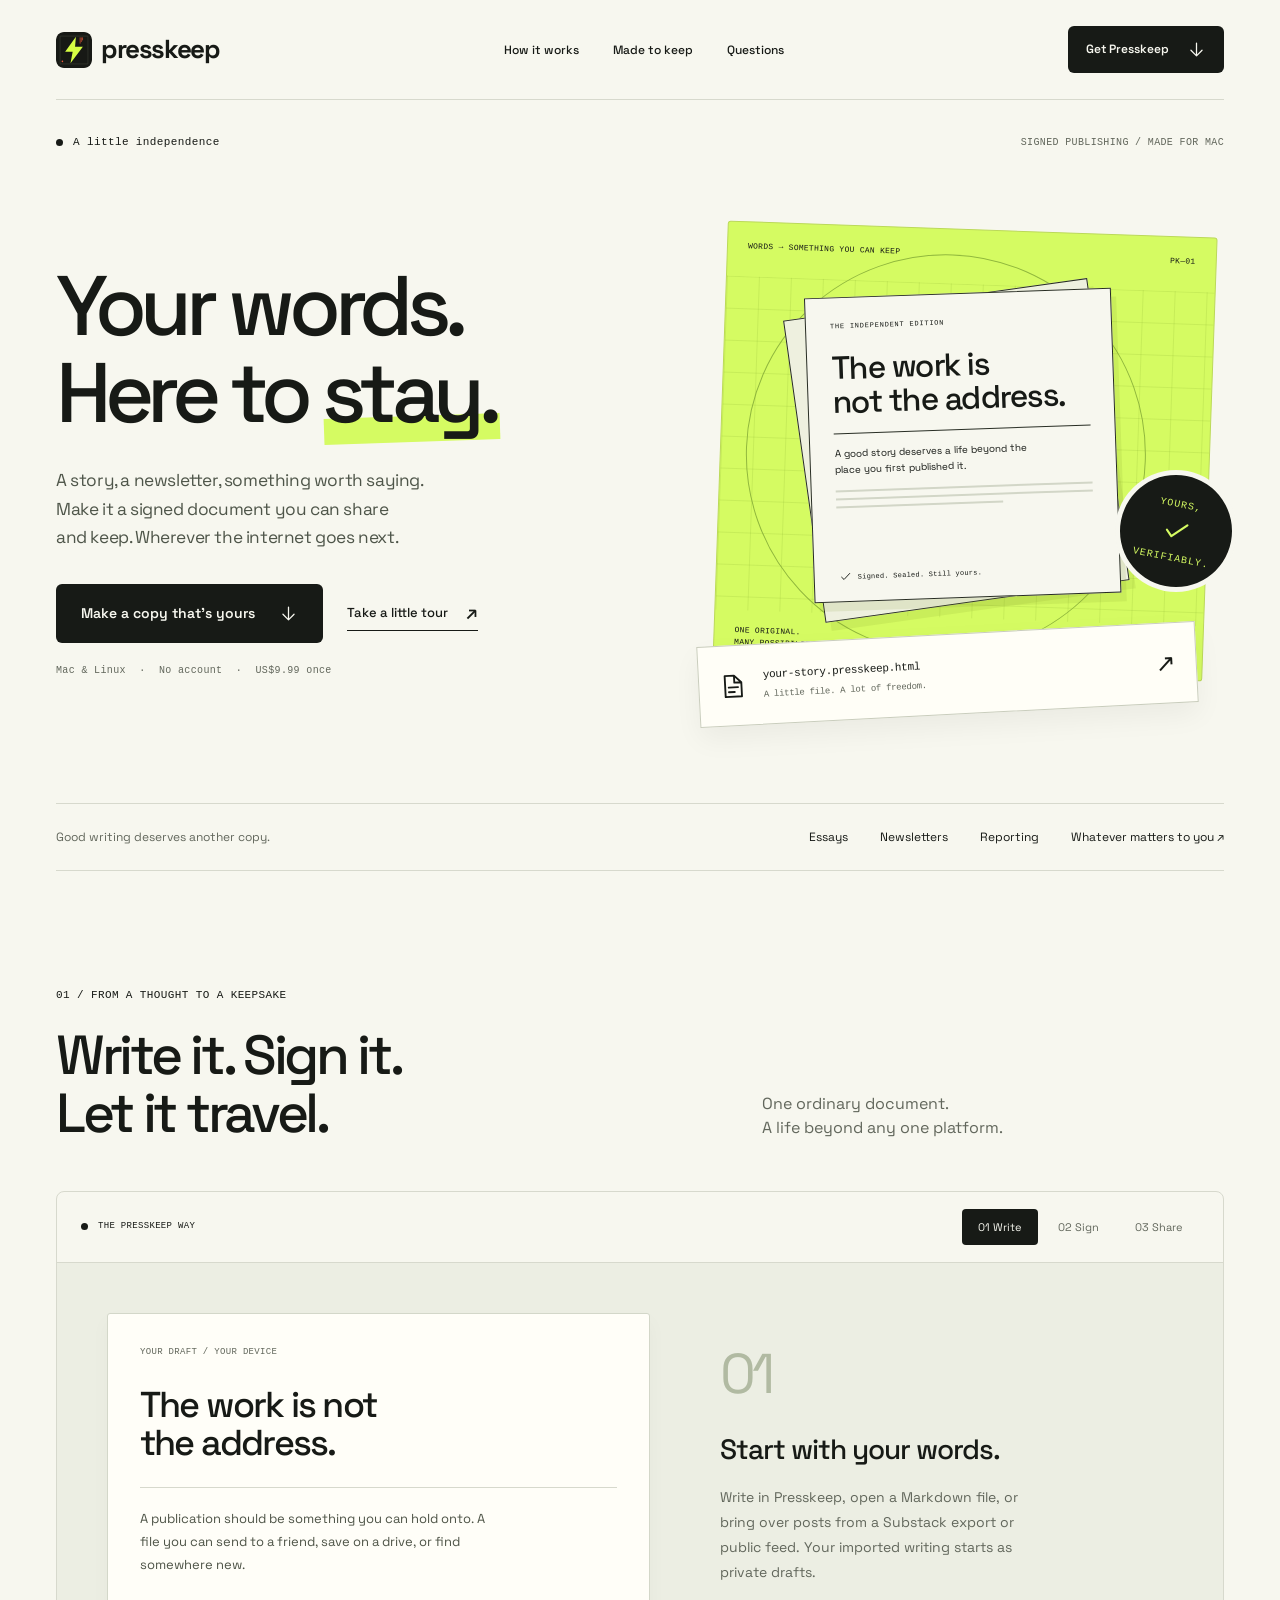
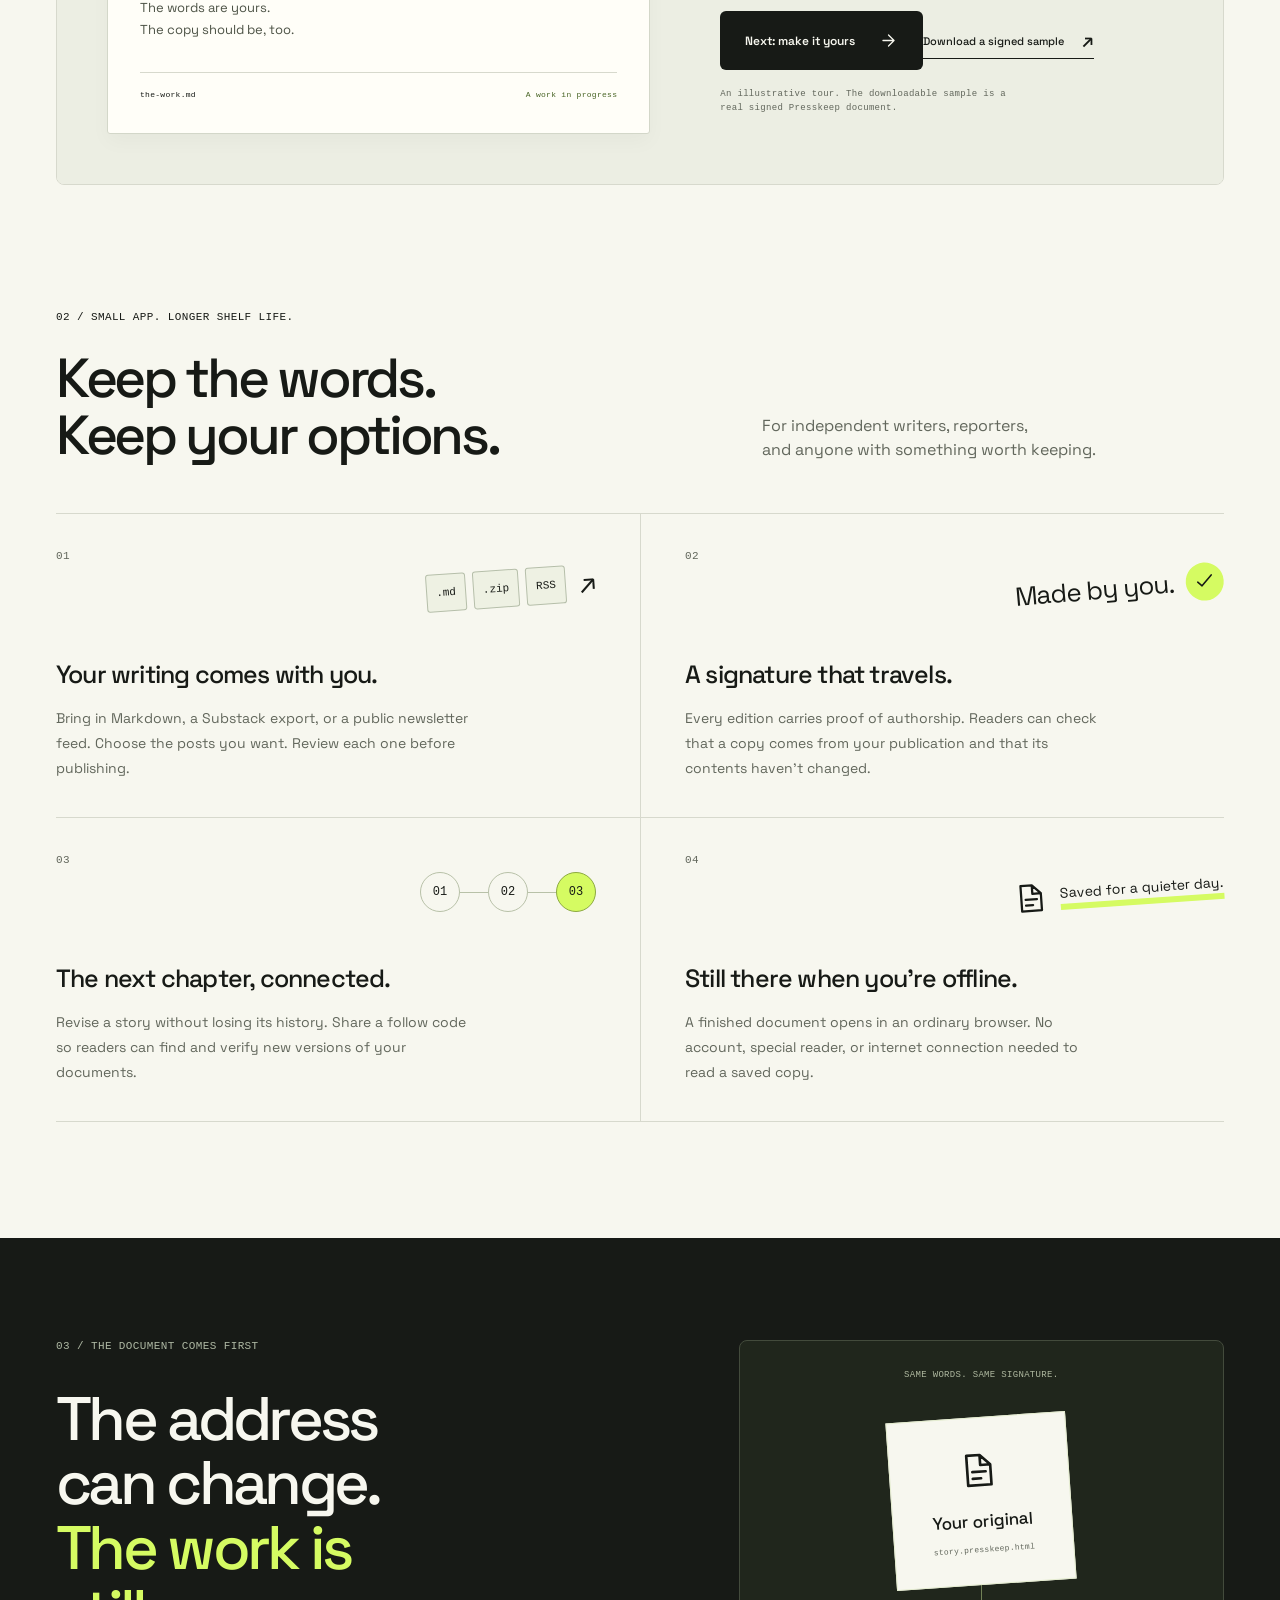
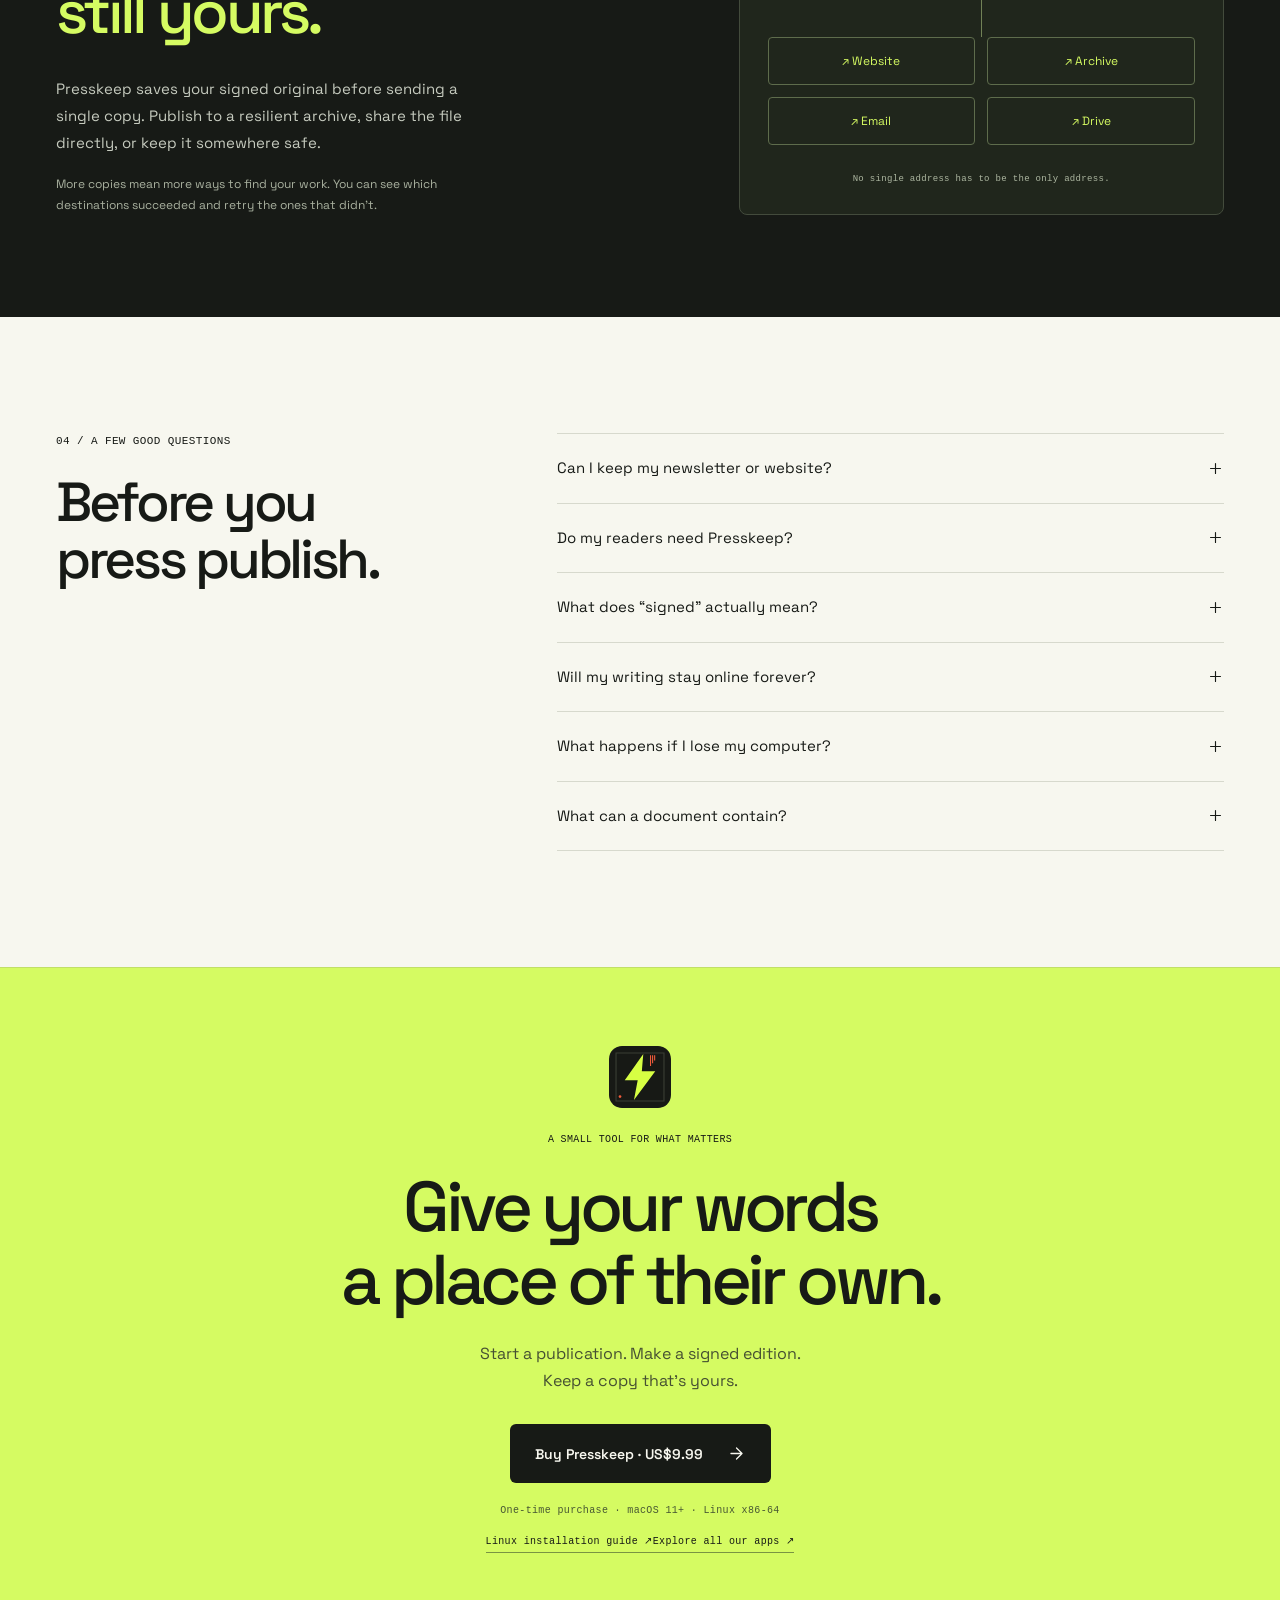
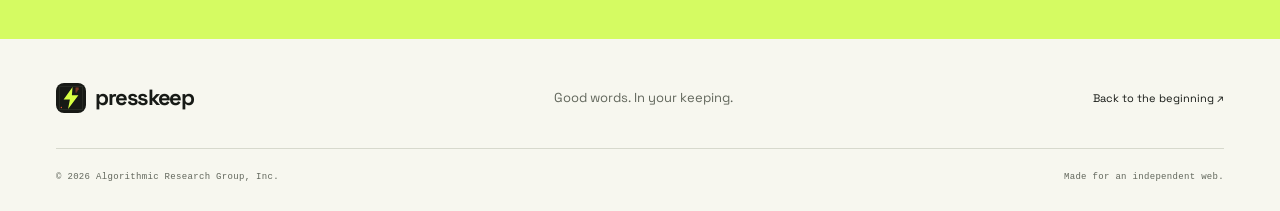
==== commit cef150f0: "Publish Presskeep website" ====
--- a/index.html
+++ b/index.html
@@ -5,11 +5,11 @@
     <meta name="viewport" content="width=device-width, initial-scale=1" />
     <meta name="color-scheme" content="light" />
     <meta name="theme-color" content="#f7f7ef" />
-    <meta name="description" content="Your words. Here to stay. Presskeep turns your writing into signed, portable documents you can publish, share, and keep. A small publishing app for Mac." />
+    <meta name="description" content="Your words. Here to stay. Presskeep turns your writing into signed, portable documents you can publish, share, and keep. A small publishing app for Mac and Linux." />
     <meta property="og:type" content="website" />
     <meta property="og:site_name" content="Presskeep" />
     <meta property="og:title" content="Presskeep — Your words. Here to stay." />
-    <meta property="og:description" content="Write it. Sign it. Keep it yours. Independent publishing for Mac." />
+    <meta property="og:description" content="Write it. Sign it. Keep it yours. Independent publishing for Mac and Linux." />
     <meta property="og:url" content="https://algorithmicresearchgroup.github.io/presskeep-site/" />
     <meta property="og:image" content="https://algorithmicresearchgroup.github.io/presskeep-site/og.png" />
     <meta property="og:image:width" content="1200" />
@@ -45,7 +45,7 @@
             <h1 id="hero-title">Your words.<br />Here to <span class="highlight">stay.</span></h1>
             <p class="hero-lede">A story, a newsletter, something worth saying.<br class="desktop-break" /> Make it a signed document you can share<br class="desktop-break" /> and keep. Wherever the internet goes next.</p>
             <div class="hero-actions"><a class="button button-dark" href="#downloads">Make a copy that’s yours <svg aria-hidden="true"><use href="#down" /></svg></a><a class="text-link" href="#how-it-works">Take a little tour <span aria-hidden="true">↗</span></a></div>
-            <p class="microcopy">Made for Mac <span>·</span> No account <span>·</span> US$9.99 once</p>
+            <p class="microcopy">Mac &amp; Linux <span>·</span> No account <span>·</span> US$9.99 once</p>
           </div>
           <div class="hero-art" role="img" aria-label="An article travels as a signed, portable document, with proof that it is yours.">
             <div class="print-poster" aria-hidden="true">
@@ -85,10 +85,10 @@
         <details><summary>Do my readers need Presskeep?<svg aria-hidden="true"><use href="#plus" /></svg></summary><p>They can read a saved .presskeep.html document in an ordinary browser. Presskeep adds signature verification, follow codes, update discovery, and an offline reading library.</p></details>
         <details><summary>What does “signed” actually mean?<svg aria-hidden="true"><use href="#plus" /></svg></summary><p>A signature lets readers check that an edition came from the same publication and hasn’t been changed. It doesn’t encrypt the writing or prove that its claims are true. Readers should get your first follow code through a channel they already trust.</p></details>
         <details><summary>Will my writing stay online forever?<svg aria-hidden="true"><use href="#plus" /></svg></summary><p>No tool can promise that. Presskeep helps you make independent copies and keep a complete original. Availability still depends on someone keeping and sharing those copies. Your saved files remain readable offline.</p></details>
-        <details><summary>What happens if I lose my Mac?<svg aria-hidden="true"><use href="#plus" /></svg></summary><p>Presskeep can export an encrypted recovery file for your publication. Keep it somewhere separate from your Mac, and keep its passphrase safe. You’ll need it to restore your ability to publish as the same publication.</p></details>
+        <details><summary>What happens if I lose my computer?<svg aria-hidden="true"><use href="#plus" /></svg></summary><p>Presskeep can export an encrypted recovery file for your publication. Keep it somewhere separate from your computer, and keep its passphrase safe. You’ll need it to restore your ability to publish as the same publication.</p></details>
         <details><summary>What can a document contain?<svg aria-hidden="true"><use href="#plus" /></svg></summary><p>Headings, paragraphs, lists, quotes, emphasis, links, code blocks, and embedded PNG or JPEG images. Finished documents contain no scripts, trackers, or automatically loaded remote resources. Presskeep deliberately keeps them simple and portable.</p></details>
       </div></section>
-      <section class="download-section" id="downloads" aria-labelledby="download-title"><div class="shell download-inner"><img src="./assets/presskeep-icon.svg" width="62" height="62" alt="" /><p class="eyebrow">A SMALL TOOL FOR WHAT MATTERS</p><h2 id="download-title">Give your words<br />a place of their own.</h2><p>Start a publication. Make a signed edition.<br />Keep a copy that’s yours.</p><div class="download-actions" id="download-actions"><a class="button button-dark" href="https://store.arg.studio/#presskeep" id="download-mac">Buy Presskeep · US$9.99 <svg aria-hidden="true"><use href="#arrow" /></svg></a></div><p class="download-note" id="download-note">One-time purchase · Apple Silicon &amp; Intel · macOS 11+</p><a class="release-link" href="https://store.arg.studio/">Explore all our apps <span aria-hidden="true">↗</span></a></div></section>
+      <section class="download-section" id="downloads" aria-labelledby="download-title"><div class="shell download-inner"><img src="./assets/presskeep-icon.svg" width="62" height="62" alt="" /><p class="eyebrow">A SMALL TOOL FOR WHAT MATTERS</p><h2 id="download-title">Give your words<br />a place of their own.</h2><p>Start a publication. Make a signed edition.<br />Keep a copy that’s yours.</p><div class="download-actions" id="download-actions"><a class="button button-dark" href="https://store.arg.studio/#presskeep" id="download-mac">Buy Presskeep · US$9.99 <svg aria-hidden="true"><use href="#arrow" /></svg></a></div><p class="download-note" id="download-note">One-time purchase · macOS 11+ · Linux x86-64</p><a class="release-link" href="./linux.html">Linux installation guide <span aria-hidden="true">↗</span></a><a class="release-link" href="https://store.arg.studio/">Explore all our apps <span aria-hidden="true">↗</span></a></div></section>
     </main>
     <footer class="shell"><div class="footer-main"><a class="brand" href="#top"><img src="./assets/presskeep-icon.svg" width="30" height="30" alt="" /><span>presskeep</span></a><p>Good words. In your keeping.</p><a href="#how-it-works">Back to the beginning ↗</a></div><div class="footer-bottom"><span>© <span id="year">2026</span> Algorithmic Research Group, Inc.</span><span>Made for an independent web.</span></div></footer>
   </body>
